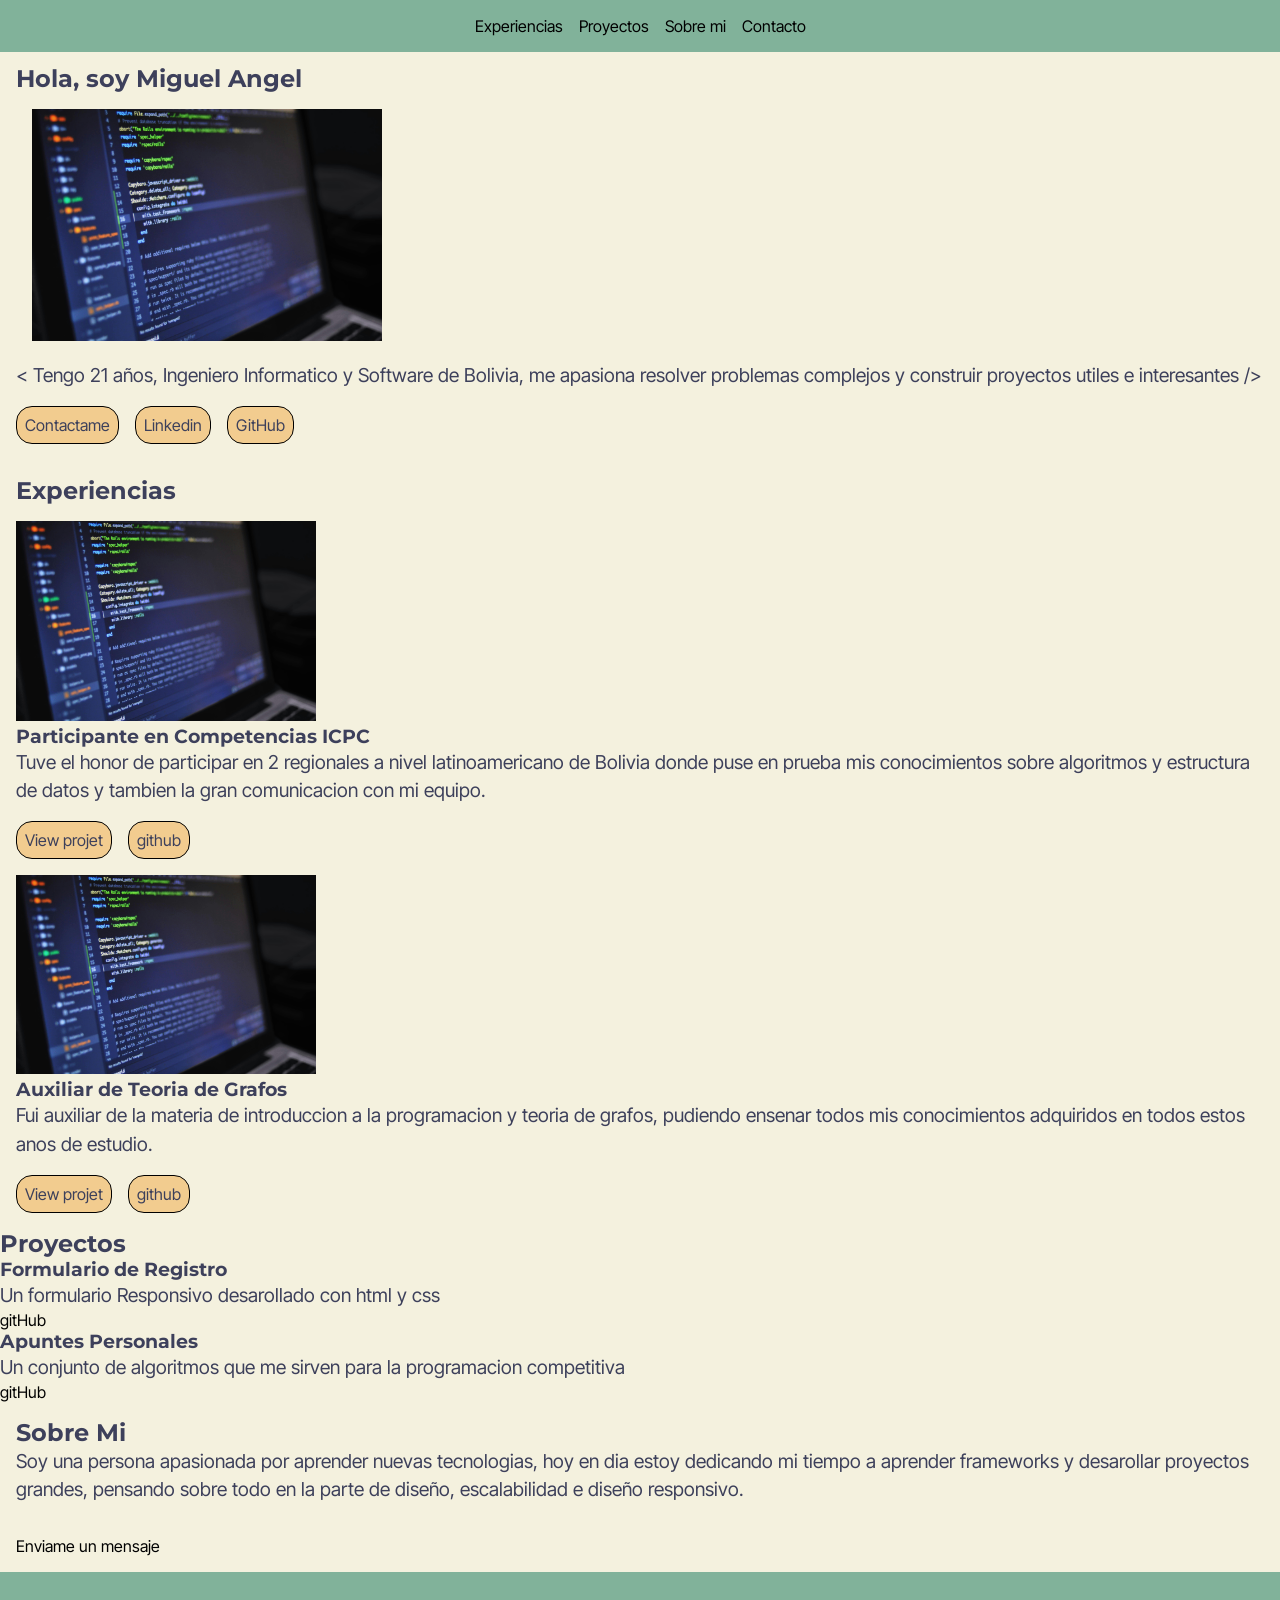
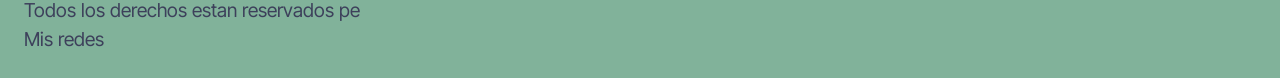
==== index.html @ c4248a20 "Merge branch 'main' of https://github.com/Chambeador/Portafolio-MF" ====
<!DOCTYPE html>
<html lang="en">
<head>
    <meta charset="UTF-8">
    <meta name="viewport" content="width=device-width, initial-scale=1.0">
    <link rel = "stylesheet" href="style.css">
    <title>Portafolio</title>
    <link href="https://fonts.googleapis.com/css2?family=Inter+Tight:wght@100..900&family=Montserrat:wght@100..900&display=swap" rel="stylesheet">
</head>
<body>
    <header>
        <nav class = "nav">
            <ul class = "nav-ul">
                <li><a href="#experiences">Experiencias</a></li>
                <li><a href="#projects">Proyectos</a></li>
                <li><a href="#about_me">Sobre mi</a></li>
                <li><a href="#contact">Contacto</a></li>
            </ul>
        </nav>
    </header>
    <section>
        <div class = "container home">
            <h1>Hola, soy Miguel Angel</h1>
            <img src = "img/foto_principal.jpg" alt = "foto_computadora" >
            <p>
                &lt; Tengo 21 años, Ingeniero Informatico y Software de Bolivia,
                me apasiona resolver problemas complejos y construir
                 proyectos utiles e interesantes /&gt;
            </p>
            <ul>
                <a href="mailto:miguelcondoriwtf2@gmail.com" target="_blank"><li>Contactame</li></a>
                <a href = "https://www.linkedin.com/in/miguel-condori-698671289/" target="_blank"><li>Linkedin</li></a>
                <a href="https://github.com/Chambeador" target="_blank"><li>GitHub</li></a>
            </ul>
        </div>
    </section>
    <section id = "experiences">
        <div class = "container experience">
            <h2>Experiencias</h2>
            <section>
                <img src="/img/foto_principal.jpg">
                <h3>Participante en Competencias ICPC</h3>
                <p>Tuve el honor de participar en 2 regionales
                    a nivel latinoamericano de Bolivia donde puse en 
                    prueba mis conocimientos sobre algoritmos y 
                    estructura de datos y tambien la gran comunicacion
                    con mi equipo.
                </p>
                <ul>
                    <li>View projet</li>
                    <li>github</li>
                </ul>
            </section>
            <section>
                <img src="/img/foto_principal.jpg">

                <h3>Auxiliar de Teoria de Grafos</h3>
                <p>Fui auxiliar de la materia de introduccion a la programacion y teoria de grafos, pudiendo 
                    ensenar todos mis conocimientos adquiridos en todos estos anos de estudio.
                </p>
                <ul>
                    <li>View projet</li>
                    <li>github</li>
                </ul>
            </section>
        </div>
    </section>
    <section>
        <h2>Proyectos</h2>
        <article>
            <h3>Formulario de Registro</h3>
            <p>Un formulario Responsivo desarollado con html y css</p>
            <a href="https://chambeador.github.io/portfolio-web/">gitHub</a>
        </article>
        <article>
            <h3>Apuntes Personales</h3>
            <p>Un conjunto de algoritmos que me sirven para la programacion competitiva</p>
            <a href="https://github.com/Chambeador/TeamBook-Personal">gitHub</a>
        </article>
    </section>
    <section id = "about_me">
        <div class="container">
            <h2>Sobre Mi</h2>
            <p>Soy una persona apasionada por aprender nuevas tecnologias, hoy en dia 
                estoy dedicando mi tiempo a aprender frameworks y desarollar proyectos grandes, pensando
                sobre todo en la parte de diseño, escalabilidad e diseño responsivo.
            </p>
        </div>
    </section>
    <section id = "contact">
        <div class = "container">
            <a href="mailto:miguelcondoriwtf2@gmail.com">Enviame un mensaje</a>
        </div>
    </section>
    <footer class = "footer">
        <p>Todos los derechos estan reservados pe</p>
        <p>Mis redes</p>
    </footer>
</body>
</html>
---- style.css ----
:root {
    --color-fondo: #F4F1DE;
    --color-letra: #3D405B;
    --color-primario: #E07A5F;
    --color-secundario: #81B29A;
    --color-acento: #F2CC8F;
}

body{
    background-color: var(--color-fondo);
    font-family: "Inter Tight", sans-serif;
}

p{
    font-size: 1.2rem;
    line-height: 1.5;
    text-align: left;
}

h1, h2, h3{
    font-family: "Montserrat", sans-serif;
}

*{
    margin: 0;
    padding: 0;
    box-sizing: border-box;
    color:var(--color-letra);
}

html{
    font-size: 16px;
}

.container{
    width: 100%;
    padding: 1rem;
}


/*AQUI EMPIEZA EL HEADER*/

.nav{
    position: fixed;
    width: 100%;
    padding: 1rem;
    background-color: var(--color-secundario);
}
.nav-ul{
    display: flex;
    justify-content: center;
    align-items: center;
    gap: 1rem;
    list-style: none;
}


a{
    text-decoration: none;
    color: black;
}

/*AQUI EMPIEZA EL HOME*/
.home{
    padding-top: 4rem;
}

.home img{
    margin: 1rem;
    width: 100%;
    max-width: 350px;
}

.home ul{
    margin-top: 1rem;
    display: flex;
    list-style: none;
    gap: 1rem;
}

.home li{
    border: 1px solid black;
    background-color: var(--color-acento);
    border-radius: 1rem;
    padding: 0.5rem;
}


/*AQUI EMPIEZA LA PARTE DE EXPERIENCE*/

.experience{
    display: flex;
    flex-direction: column;
    gap: 1rem;
}
.experience img{
    width: 100%;
    max-width: 300px;
}

.experience ul{
    margin-top: 1rem;
    display: flex;
    list-style: none;
    gap: 1rem;
}

.experience li{
    border: 1px solid black;
    background-color: var(--color-acento);
    border-radius: 1rem;
    padding: 0.5rem;
}



/*AQUI EMPIEZA LA PARTE DEL FOOTER*/

.footer{
    background-color: var(--color-secundario);
    padding:  1.5rem;
}
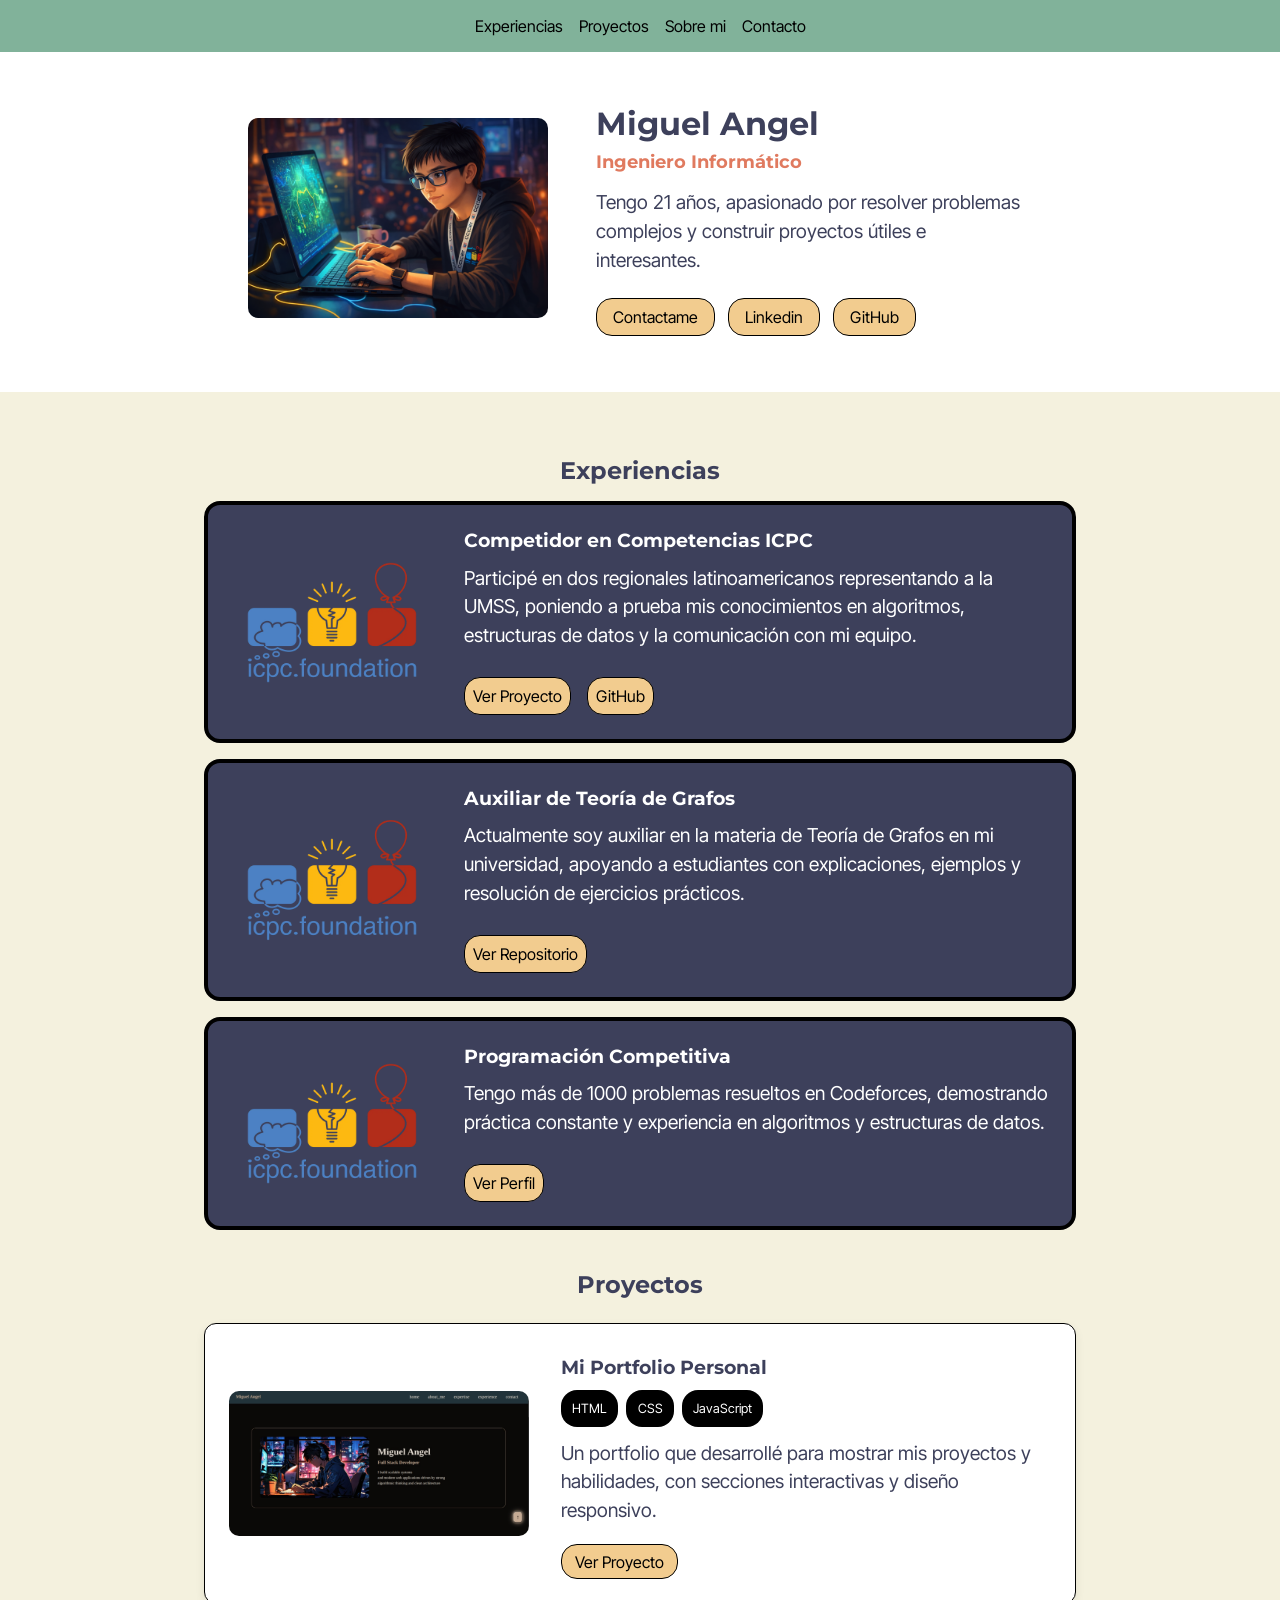
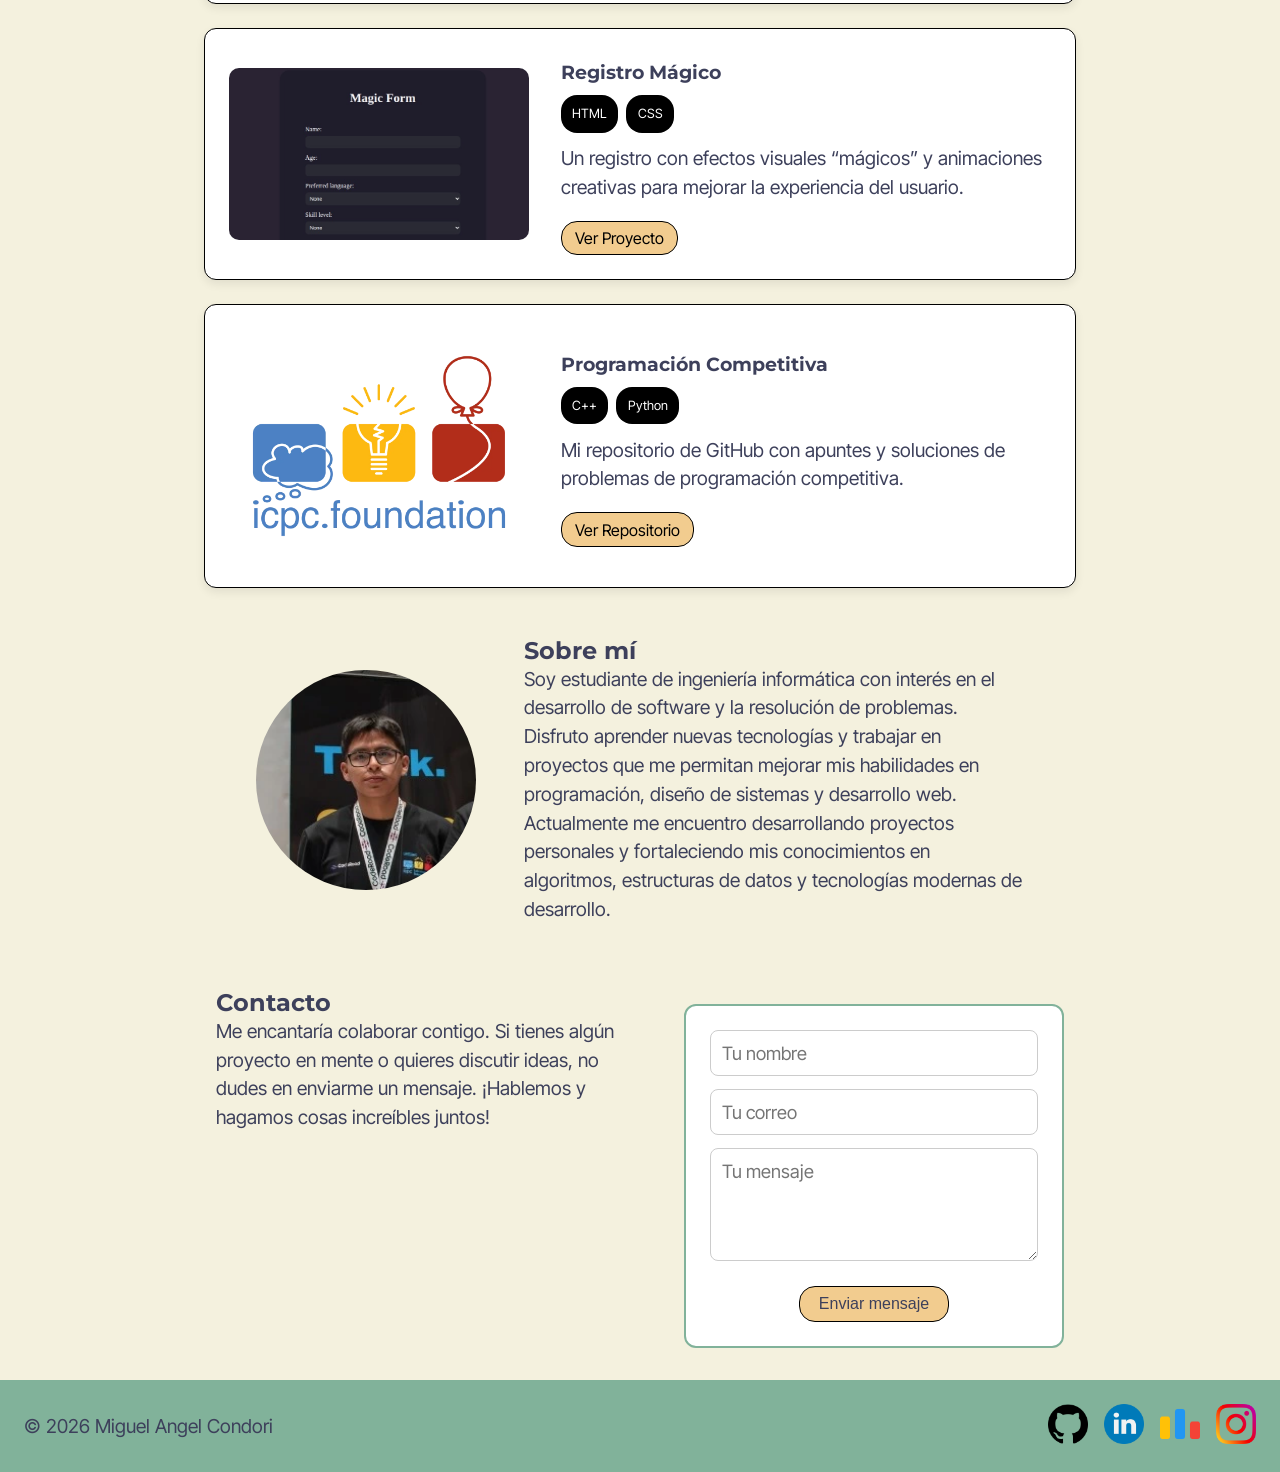
==== commit b171de91: "diseno responsivo landscape" ====
--- a/index.html
+++ b/index.html
@@ -3,14 +3,14 @@
 <head>
     <meta charset="UTF-8">
     <meta name="viewport" content="width=device-width, initial-scale=1.0">
-    <link rel = "stylesheet" href="style.css">
+    <link rel="stylesheet" href="style.css">
     <title>Portafolio</title>
     <link href="https://fonts.googleapis.com/css2?family=Inter+Tight:wght@100..900&family=Montserrat:wght@100..900&display=swap" rel="stylesheet">
 </head>
 <body>
     <header>
-        <nav class = "nav">
-            <ul class = "nav-ul">
+        <nav class="nav">
+            <ul class="nav-ul">
                 <li><a href="#experiences">Experiencias</a></li>
                 <li><a href="#projects">Proyectos</a></li>
                 <li><a href="#about_me">Sobre mi</a></li>
@@ -18,83 +18,198 @@
             </ul>
         </nav>
     </header>
-    <section>
-        <div class = "container home">
-            <h1>Hola, soy Miguel Angel</h1>
-            <img src = "img/foto_principal.jpg" alt = "foto_computadora" >
-            <p>
-                &lt; Tengo 21 años, Ingeniero Informatico y Software de Bolivia,
-                me apasiona resolver problemas complejos y construir
-                 proyectos utiles e interesantes /&gt;
-            </p>
-            <ul>
-                <a href="mailto:miguelcondoriwtf2@gmail.com" target="_blank"><li>Contactame</li></a>
-                <a href = "https://www.linkedin.com/in/miguel-condori-698671289/" target="_blank"><li>Linkedin</li></a>
-                <a href="https://github.com/Chambeador" target="_blank"><li>GitHub</li></a>
-            </ul>
-        </div>
-    </section>
-    <section id = "experiences">
-        <div class = "container experience">
+
+    <section id="home">
+        <div class="container hero-container">
+            <article class="hero-image">
+                <img src="img/yo3333.webp" alt="foto_computadora">
+            </article>
+            <section class="hero-text">
+                <h1>Miguel Angel</h1>
+                <h2>Ingeniero Informático</h2>
+                <p>Tengo 21 años, apasionado por resolver problemas complejos y construir proyectos útiles e interesantes.</p>
+                <ul class="hero-links">
+                    <li><a href="mailto:miguelcondoriwtf2@gmail.com">Contactame</a></li>
+                    <li><a href="https://www.linkedin.com/in/miguel-condori-698671289/">Linkedin</a></li>
+                    <li><a href="https://github.com/Chambeador">GitHub</a></li>
+                </ul>
+            </section>
+        </div>
+    </section>
+
+    <section id="experiences">
+        <div class="container experience">
             <h2>Experiencias</h2>
-            <section>
-                <img src="/img/foto_principal.jpg">
-                <h3>Participante en Competencias ICPC</h3>
-                <p>Tuve el honor de participar en 2 regionales
-                    a nivel latinoamericano de Bolivia donde puse en 
-                    prueba mis conocimientos sobre algoritmos y 
-                    estructura de datos y tambien la gran comunicacion
-                    con mi equipo.
+
+            <section class="experience-card">
+                <img src="/img/projecto5.webp" alt="Competencias ICPC">
+                <div class = "experience-content">
+                    <h3>Competidor en Competencias ICPC</h3>
+                    <p>Participé en dos regionales latinoamericanos representando a la UMSS, poniendo a prueba mis conocimientos en algoritmos, estructuras de datos y la comunicación con mi equipo.</p>
+                    <ul>
+                        <li><a href="https://example.com" target="_blank">Ver Proyecto</a></li>
+                        <li><a href="https://github.com/Chambeador" target="_blank">GitHub</a></li>
+                    </ul>
+                </div>
+            </section>
+
+            <section class="experience-card">
+                <img src="/img/projecto5.webp" alt="Auxiliar Teoría de Grafos">
+                <div class = "experience-content">
+                    <h3>Auxiliar de Teoría de Grafos</h3>
+                    <p>Actualmente soy auxiliar en la materia de Teoría de Grafos en mi universidad, apoyando a estudiantes con explicaciones, ejemplos y resolución de ejercicios prácticos.</p>
+                    <ul>
+                        <li><a href="https://github.com/Chambeador" target="_blank">Ver Repositorio</a></li>
+                    </ul>
+                </div>
+            </section>
+
+            <section class="experience-card">
+                <img src="/img/projecto5.webp" alt="Perfil Codeforces">
+                <div class = "experience-content">
+                    <h3>Programación Competitiva</h3>
+                    <p>Tengo más de 1000 problemas resueltos en Codeforces, demostrando práctica constante y experiencia en algoritmos y estructuras de datos.</p>
+                    <ul>
+                        <li><a href="https://codeforces.com/profile/Chambeador" target="_blank">Ver Perfil</a></li>
+                    </ul>
+                </div>
+            </section>
+
+        </div>
+    </section>
+
+    <section id="projects">
+        <section class="container projects">
+            <h2>Proyectos</h2>
+
+            <article class="projects-card">
+                <img src="img/proyecto44.webp" alt="Portfolio Personal">
+                 <div class="projects-content">
+                    <h3>Mi Portfolio Personal</h3>
+                    <ul>
+                        <li>HTML</li>
+                        <li>CSS</li>
+                        <li>JavaScript</li>
+                    </ul>
+                    <p>Un portfolio que desarrollé para mostrar mis proyectos y habilidades, con secciones interactivas y diseño responsivo.</p>
+                    <a href="https://chambeador.github.io/portfolio-web/" class="btn">Ver Proyecto</a>
+                </div>
+            </article>
+
+            <article class="projects-card">
+                <img src="img/proyecto2.webp" alt="Registro Mágico">
+                 <div class="projects-content">
+                    <h3>Registro Mágico</h3>
+                    <ul>
+                        <li>HTML</li>
+                        <li>CSS</li>
+                    </ul>
+                    <p>Un registro con efectos visuales “mágicos” y animaciones creativas para mejorar la experiencia del usuario.</p>
+                    <a href="#" class="btn">Ver Proyecto</a>
+                </div>
+            </article>
+
+            <article class="projects-card">
+                <img src="img/projecto5.webp" alt="Repositorio de Programación Competitiva">
+                <div class="projects-content">
+                    <h3>Programación Competitiva</h3>
+                    <ul>
+                        <li>C++</li>
+                        <li>Python</li>
+                    </ul>
+                    <p>Mi repositorio de GitHub con apuntes y soluciones de problemas de programación competitiva.</p>
+                    <a href="https://github.com/Chambeador/TeamBook-Personal" class="btn">Ver Repositorio</a>
+                </div>
+            </article>
+
+        </section>
+    </section>
+
+    <section id="about_me">
+        <div class="container about_me">
+
+            <img src="img/me.webp" alt="Foto de perfil">
+
+            <div class=" about-content">
+                <h2>Sobre mí</h2>
+
+                <p>
+                    Soy estudiante de ingeniería informática con interés en el desarrollo de software
+                    y la resolución de problemas. Disfruto aprender nuevas tecnologías y trabajar en
+                    proyectos que me permitan mejorar mis habilidades en programación, diseño de
+                    sistemas y desarrollo web.
                 </p>
-                <ul>
-                    <li>View projet</li>
-                    <li>github</li>
-                </ul>
-            </section>
-            <section>
-                <img src="/img/foto_principal.jpg">
-
-                <h3>Auxiliar de Teoria de Grafos</h3>
-                <p>Fui auxiliar de la materia de introduccion a la programacion y teoria de grafos, pudiendo 
-                    ensenar todos mis conocimientos adquiridos en todos estos anos de estudio.
+
+                <p>
+                    Actualmente me encuentro desarrollando proyectos personales y fortaleciendo mis
+                    conocimientos en algoritmos, estructuras de datos y tecnologías modernas de
+                    desarrollo.
                 </p>
-                <ul>
-                    <li>View projet</li>
-                    <li>github</li>
-                </ul>
-            </section>
-        </div>
-    </section>
-    <section>
-        <h2>Proyectos</h2>
-        <article>
-            <h3>Formulario de Registro</h3>
-            <p>Un formulario Responsivo desarollado con html y css</p>
-            <a href="https://chambeador.github.io/portfolio-web/">gitHub</a>
-        </article>
-        <article>
-            <h3>Apuntes Personales</h3>
-            <p>Un conjunto de algoritmos que me sirven para la programacion competitiva</p>
-            <a href="https://github.com/Chambeador/TeamBook-Personal">gitHub</a>
-        </article>
-    </section>
-    <section id = "about_me">
-        <div class="container">
-            <h2>Sobre Mi</h2>
-            <p>Soy una persona apasionada por aprender nuevas tecnologias, hoy en dia 
-                estoy dedicando mi tiempo a aprender frameworks y desarollar proyectos grandes, pensando
-                sobre todo en la parte de diseño, escalabilidad e diseño responsivo.
-            </p>
-        </div>
-    </section>
-    <section id = "contact">
-        <div class = "container">
-            <a href="mailto:miguelcondoriwtf2@gmail.com">Enviame un mensaje</a>
-        </div>
-    </section>
-    <footer class = "footer">
-        <p>Todos los derechos estan reservados pe</p>
-        <p>Mis redes</p>
-    </footer>
+            </div>
+
+        </div>
+    </section>
+
+    <section id="contact">
+        <div class="container contact">
+
+            <div class="contact-info">
+                <h2>Contacto</h2>
+
+                <p>
+                Me encantaría colaborar contigo. Si tienes algún proyecto en mente o 
+                quieres discutir ideas, no dudes en enviarme un mensaje.
+                ¡Hablemos y hagamos cosas increíbles juntos!
+                </p>
+            </div>
+
+            <form id="contact-form">
+
+                <input type="text" placeholder="Tu nombre" required>
+
+                <input type="email" placeholder="Tu correo" required>
+
+                <textarea placeholder="Tu mensaje" rows="4" required></textarea>
+
+                <button type="submit" id="contact-button">
+                    Enviar mensaje
+                </button>
+
+            </form>
+
+        </div>
+    </section>
+
+    <footer class="footer">
+
+    <p>© 2026 Miguel Angel Condori</p>
+
+    <ul class="footer-links">
+        <li>
+            <a href="https://github.com/Chambeador" target="_blank">
+                <img src="img/icono git.png" alt="G" class = "footer-icon">
+            </a>
+        </li>
+
+        <li>
+            <a href="#">
+                <img src="img/icono link.png" alt="L" class = "footer-icon">
+            </a>
+        </li>
+
+        <li>
+            <a href="#">
+                <img src="img/codeforces.webp" alt="C" class = "footer-icon">
+            </a>
+        </li>
+
+        <li>
+            <a href="#">
+                <img src="img/ig123.webp" alt="I" class = "footer-icon">
+            </a>
+        </li>
+    </ul>
+
+</footer>
 </body>
 </html>
--- a/style.css
+++ b/style.css
@@ -6,47 +6,57 @@
     --color-acento: #F2CC8F;
 }
 
-body{
+* {
+    margin: 0;
+    padding: 0;
+    box-sizing: border-box;
+    color: var(--color-letra);
+}
+
+html {
+    font-size: 16px;
+}
+
+body {
     background-color: var(--color-fondo);
     font-family: "Inter Tight", sans-serif;
 }
 
-p{
+p {
     font-size: 1.2rem;
     line-height: 1.5;
     text-align: left;
 }
 
-h1, h2, h3{
+h1, h2, h3 {
     font-family: "Montserrat", sans-serif;
 }
 
-*{
-    margin: 0;
-    padding: 0;
-    box-sizing: border-box;
-    color:var(--color-letra);
-}
-
-html{
-    font-size: 16px;
-}
+a {
+    text-decoration: none;
+    color: black;
+}
+
+
 
 .container{
-    width: 100%;
+    max-width: 450px;
+    margin: 0 auto;
     padding: 1rem;
 }
 
-
-/*AQUI EMPIEZA EL HEADER*/
-
-.nav{
+/* HEADER */
+.nav {
     position: fixed;
-    width: 100%;
+    top: 0;
+    left: 0;
+    right: 0;
     padding: 1rem;
     background-color: var(--color-secundario);
-}
-.nav-ul{
+    z-index: 1000;
+}
+
+.nav-ul {
     display: flex;
     justify-content: center;
     align-items: center;
@@ -54,31 +64,101 @@
     list-style: none;
 }
 
-
-a{
-    text-decoration: none;
-    color: black;
-}
-
-/*AQUI EMPIEZA EL HOME*/
-.home{
+/* HOME */
+#home {
+    padding-top: 5rem;
+    padding-bottom: 2rem;
+    background-color: white;
+}
+
+.hero-container {
+    display: flex;
+    flex-direction: column;
+    align-items: center;
+    gap: 1.5rem;
+    padding: 1.5rem 1.5rem;
+}
+
+
+.hero-image img{
+    width: 100%;
+    border-radius: 10px;
+    
+}
+
+.hero-text {
+    display: flex;
+    flex-direction: column;
+    align-items: center;
+    text-align: center;
+}
+
+.hero-text h1 {
+    font-size: 2rem;
+}
+
+.hero-text h2 {
+    font-size: 1.1rem;
+    margin-top: 0.5rem;
+    color: var(--color-primario);
+}
+
+.hero-text p {
+    margin-top: 1rem;
+}
+
+.hero-links {
+    margin-top: 1.5rem;
+    display: flex;
+    justify-content: center;
+    flex-wrap: wrap;
+    gap: 0.8rem;
+    list-style: none;
+}
+
+.hero-links li {
+    border: 1px solid black;
+    background-color: var(--color-acento);
+    border-radius: 1rem;
+    padding: 0.5rem 1rem;
+}
+
+/* EXPERIENCES */
+.experience {
+    padding: 1.5rem;
     padding-top: 4rem;
-}
-
-.home img{
-    margin: 1rem;
+    display: flex;
+    flex-direction: column;
+    gap: 1rem;
+      
+}
+
+.experience-card{
+    background-color: var(--color-letra);
+    padding: 1rem;
+    border: 4px solid black;
+    border-radius: 1rem;
+    display: flex;
+    gap: 1rem;
+    flex-direction: column;
+    align-items: center;
+}
+.experience-card p, .experience-card h3{
+    color:white;
+}
+.experience img {
     width: 100%;
-    max-width: 350px;
-}
-
-.home ul{
+    border-radius: 10px;
+}
+
+.experience ul {
     margin-top: 1rem;
     display: flex;
     list-style: none;
     gap: 1rem;
 }
 
-.home li{
+.experience li {
     border: 1px solid black;
     background-color: var(--color-acento);
     border-radius: 1rem;
@@ -86,37 +166,263 @@
 }
 
 
-/*AQUI EMPIEZA LA PARTE DE EXPERIENCE*/
-
-.experience{
-    display: flex;
-    flex-direction: column;
-    gap: 1rem;
-}
-.experience img{
+/* PROJECTS */
+.projects{
+    padding: 1rem;
+    display: flex;
+    flex-direction: column;
+    gap: 1.5rem;
+}
+
+.projects-card{
+    border: 1px solid black;
+    background-color: white;
+    border-radius: 12px;
+    padding: 1rem;
+    display: flex;
+    flex-direction: column;
+    gap: 0.6rem;
+    box-shadow: 0 4px 10px rgba(0,0,0,0.08);
+}
+
+.projects-card img{
     width: 100%;
-    max-width: 300px;
-}
-
-.experience ul{
+    border-radius: 10px;
+}
+
+.projects-card h3{
+    margin-top: 0.5rem;
+}
+
+.projects-card ul{
+    list-style: none;
+    display: flex;
+    gap: 0.5rem;
+}
+
+.projects-card li{
+    background-color: black;
+    color:white;
+    padding: 0.7rem 0.7rem;
+    border-radius: 1rem;
+    font-size: 0.8rem;
+}
+
+.projects-card a{
+    margin-top: 0.5rem;
+    align-self: flex-start;
+    border: 1px solid black;
+    padding: 0.4rem 0.8rem;
+    border-radius: 1rem;
+    background-color: var(--color-acento);
+}
+
+
+
+/*SOBRE MI*/
+.about_me{
+    padding: 2rem 1rem;
+    display: flex;
+    flex-direction: column;
+    align-items: center;
+    gap: 1rem;
+    text-align: center;
+}
+
+.about_me img{
+    width: 220px;
+    height: 220px;
+    border-radius: 50%;
+}
+
+.about_me p{
+    max-width: 500px;
+}
+
+/*CONTACT */
+.contact{
+    padding: 2rem 1rem;
+    display: flex;
+    flex-direction: column;
+    gap: 1rem;
+}
+
+.contact p{
+    max-width: 450px;
+}
+
+.contact form{
     margin-top: 1rem;
     display: flex;
-    list-style: none;
-    gap: 1rem;
-}
-
-.experience li{
+    flex-direction: column;
+    gap: 0.8rem;
+
+    background-color: white;
+    padding: 1.5rem;
+    border-radius: 12px;
+    border: 2px solid var(--color-secundario);
+}
+
+.contact input,
+.contact textarea{
+    padding: 0.7rem;
+    border-radius: 8px;
+    border: 1px solid #ccc;
+    font-family: inherit;
+    font-size: 1.15rem;
+}
+
+.contact textarea{
+    resize: vertical;
+}
+.contact button{
+    margin-top: 0.8rem;
+    padding: 0.5rem 1.2rem;
+    font-size: 1rem;
+    border-radius: 1rem;
     border: 1px solid black;
     background-color: var(--color-acento);
-    border-radius: 1rem;
-    padding: 0.5rem;
-}
-
-
-
-/*AQUI EMPIEZA LA PARTE DEL FOOTER*/
-
+
+    cursor: pointer;
+    align-self: center;
+}
+
+.contact button:hover{
+    background-color: var(--color-primario);
+    color: white;
+}
+
+/* FOOTER */
 .footer{
     background-color: var(--color-secundario);
-    padding:  1.5rem;
+    padding: 1.5rem;
+
+    display: flex;
+    justify-content: space-between;
+    align-items: center;
+}
+
+.footer-links{
+    display: flex;
+    gap: 1rem;
+    list-style: none;
+}
+
+/* .footer-links a{
+    padding: 0.3rem 0.8rem;
+    border-radius: 0.8rem;
+    background-color: var(--color-acento);
+    border: 1px solid black;
+} */
+
+.footer-icon{
+    width: 40px;
+}
+
+
+
+/*MEDIAS QUERIES DESDE AQUI*/
+
+@media (min-width: 800px){
+        .container{
+            padding-left: 4rem;
+            padding-right: 4rem;
+            max-width: 1000px;
+        }
+
+    .hero-container{
+        flex-direction: row;
+        align-items: center;
+        justify-content: center;
+        gap: 3rem;
+    }
+
+    .hero-image img{
+        width: 300px;
+    }
+
+    .hero-text{
+        width: 50%;
+        text-align: left;
+        align-items: flex-start;
+    }
+
+    .experience{
+        align-items: center;
+    }
+
+    .experience-card{
+        flex-direction: row;
+        align-items: center;
+        gap: 2rem;
+        max-width: 900px;
+        padding: 1.5rem;
+    }
+
+    .experience-card img{
+        width: 200px;
+        object-fit: cover;
+    }
+
+    .experience-content{
+        display:flex;
+        flex-direction:column;
+        gap:.7rem;
+    }
+
+    .projects{
+        align-items: center;
+    }
+
+    .projects-card{
+        flex-direction: row;
+        align-items: center;
+        gap: 2rem;
+        max-width: 900px;
+        padding: 1.5rem;
+    }
+
+    .projects-card img{
+        width: 300px;
+        object-fit: cover;
+    }
+
+    .projects-content{
+        display:flex;
+        flex-direction:column;
+        gap:.7rem;
+    }
+
+    .about_me{
+        flex-direction: row;
+        align-items: center;
+        justify-content: center;
+        gap: 3rem;
+        text-align: left;
+    }
+
+    .about_me img{
+        width: 220px;
+        height: 220px;
+    }
+
+    .about-content{
+        max-width: 550px;
+    }
+
+    .contact{
+        flex-direction: row;
+        align-items: flex-start;
+        justify-content: center;
+        gap: 3rem;
+    }
+
+    .contact-info{
+        max-width: 420px;
+    }
+
+    #contact-form{
+        width: 380px;
+    }
+
 }
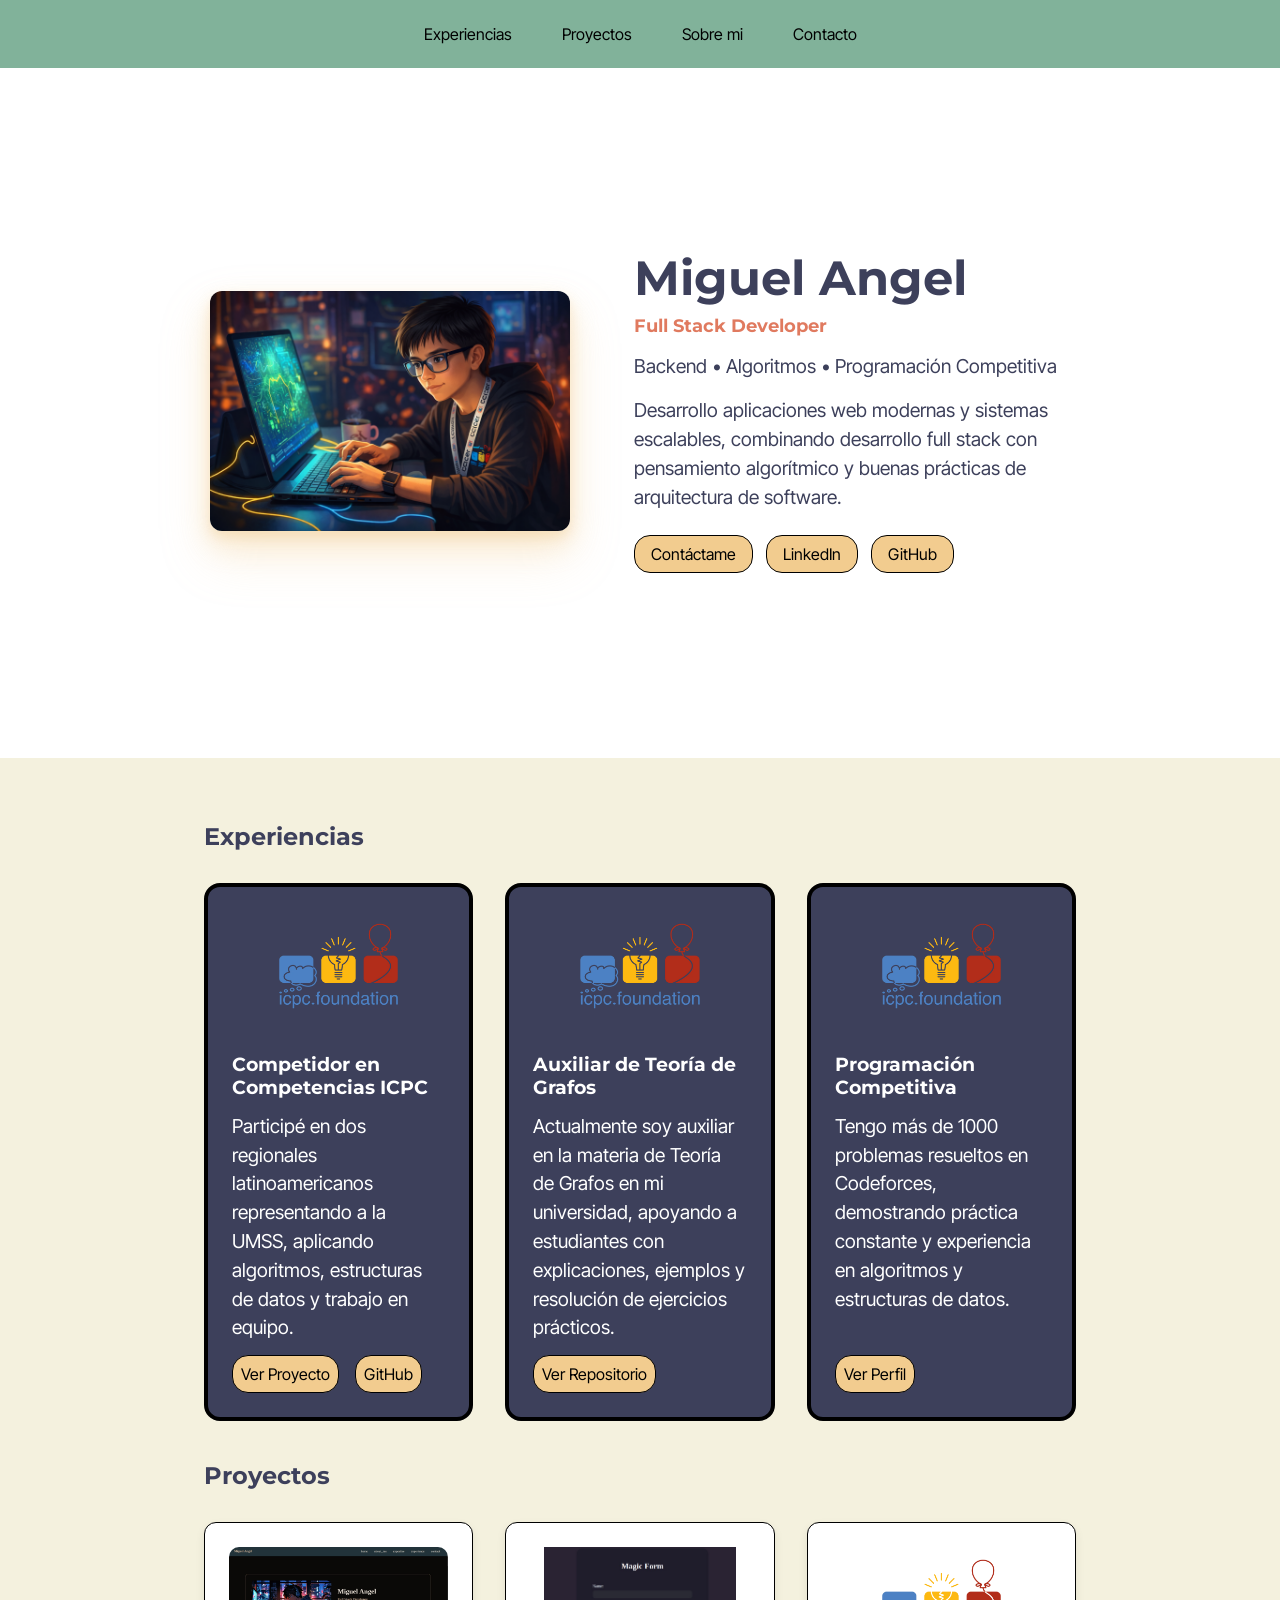
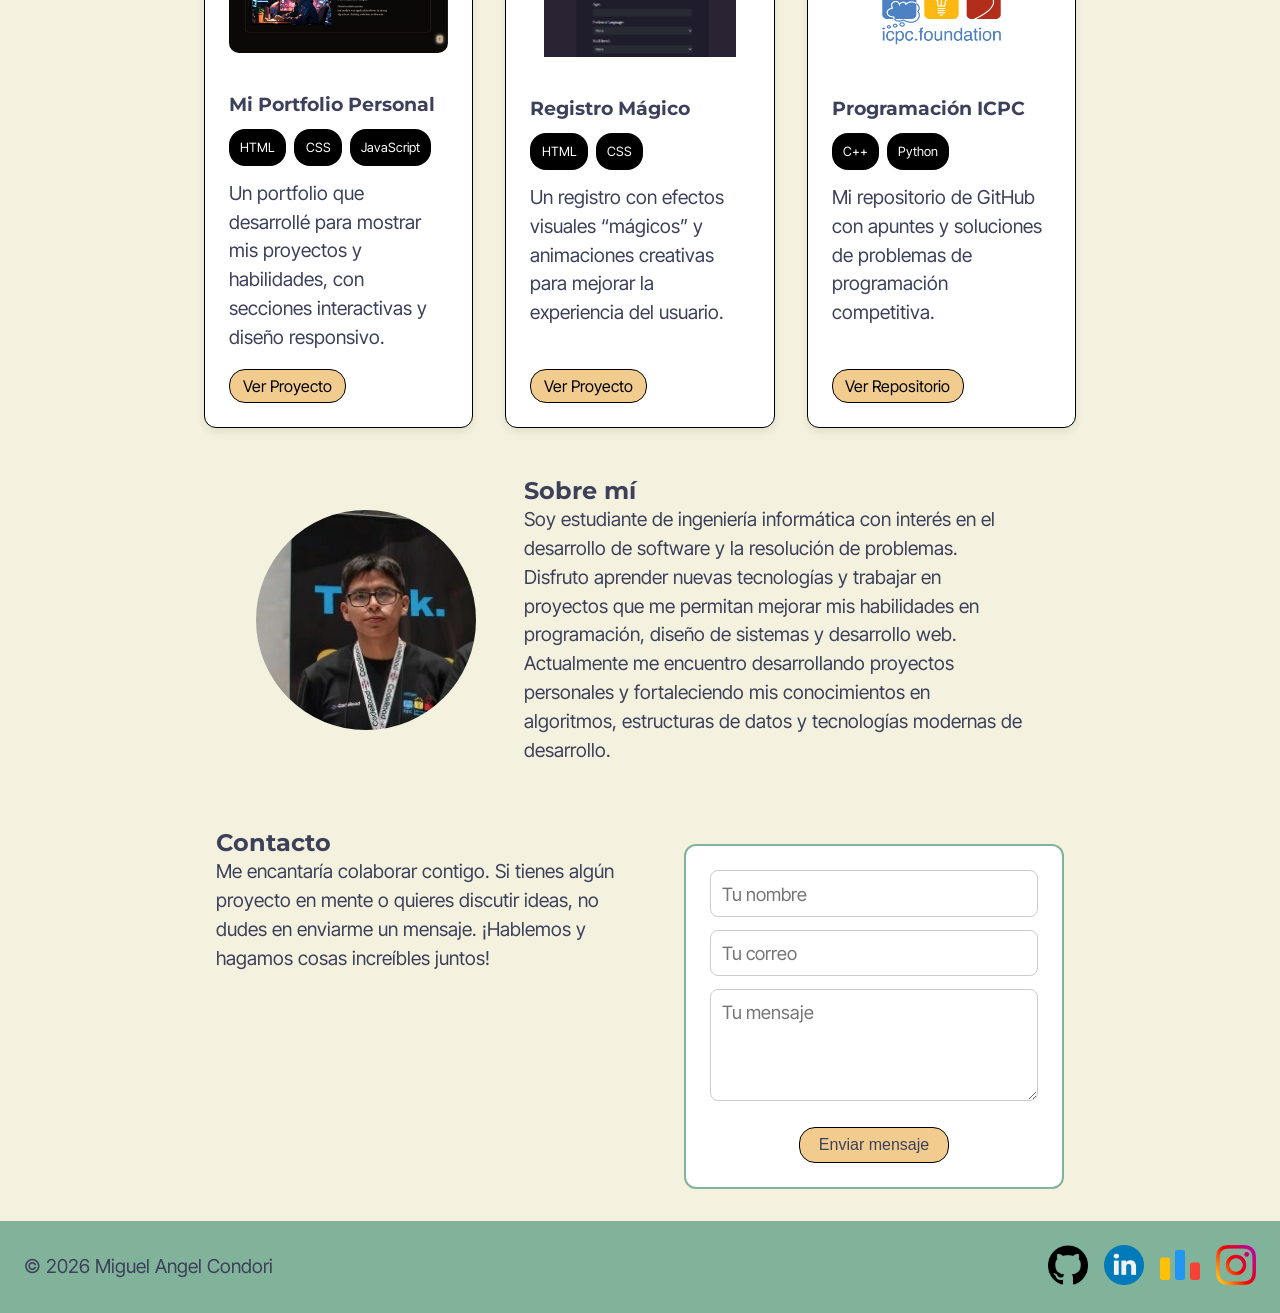
==== commit 263e51b5: "revision responsivo landscape" ====
--- a/index.html
+++ b/index.html
@@ -24,16 +24,29 @@
             <article class="hero-image">
                 <img src="img/yo3333.webp" alt="foto_computadora">
             </article>
-            <section class="hero-text">
-                <h1>Miguel Angel</h1>
-                <h2>Ingeniero Informático</h2>
-                <p>Tengo 21 años, apasionado por resolver problemas complejos y construir proyectos útiles e interesantes.</p>
-                <ul class="hero-links">
-                    <li><a href="mailto:miguelcondoriwtf2@gmail.com">Contactame</a></li>
-                    <li><a href="https://www.linkedin.com/in/miguel-condori-698671289/">Linkedin</a></li>
-                    <li><a href="https://github.com/Chambeador">GitHub</a></li>
-                </ul>
-            </section>
+                <section class="hero-text">
+
+                    <h1>Miguel Angel</h1>
+
+                    <h2 class="hero-role">Full Stack Developer</h2>
+
+                    <p class="hero-tag">
+                        Backend • Algoritmos • Programación Competitiva
+                    </p>
+
+                    <p>
+                        Desarrollo aplicaciones web modernas y sistemas escalables,
+                        combinando desarrollo full stack con pensamiento algorítmico
+                        y buenas prácticas de arquitectura de software.
+                    </p>
+
+                    <ul class="hero-links">
+                        <li><a href="mailto:miguelcondoriwtf2@gmail.com">Contáctame</a></li>
+                        <li><a href="https://www.linkedin.com/in/miguel-condori-698671289/">LinkedIn</a></li>
+                        <li><a href="https://github.com/Chambeador">GitHub</a></li>
+                    </ul>
+
+                </section>
         </div>
     </section>
 
@@ -45,7 +58,7 @@
                 <img src="/img/projecto5.webp" alt="Competencias ICPC">
                 <div class = "experience-content">
                     <h3>Competidor en Competencias ICPC</h3>
-                    <p>Participé en dos regionales latinoamericanos representando a la UMSS, poniendo a prueba mis conocimientos en algoritmos, estructuras de datos y la comunicación con mi equipo.</p>
+                    <p>Participé en dos regionales latinoamericanos representando a la UMSS, aplicando algoritmos, estructuras de datos y trabajo en equipo.</p>
                     <ul>
                         <li><a href="https://example.com" target="_blank">Ver Proyecto</a></li>
                         <li><a href="https://github.com/Chambeador" target="_blank">GitHub</a></li>
@@ -112,7 +125,7 @@
             <article class="projects-card">
                 <img src="img/projecto5.webp" alt="Repositorio de Programación Competitiva">
                 <div class="projects-content">
-                    <h3>Programación Competitiva</h3>
+                    <h3>Programación ICPC</h3>
                     <ul>
                         <li>C++</li>
                         <li>Python</li>
--- a/style.css
+++ b/style.css
@@ -56,7 +56,7 @@
     z-index: 1000;
 }
 
-.nav-ul {
+.nav-ul{
     display: flex;
     justify-content: center;
     align-items: center;
@@ -64,9 +64,21 @@
     list-style: none;
 }
 
-/* HOME */
+.nav-ul li{
+    padding: 0.5rem;
+    border-radius: 1rem;
+    transition: background-color 0.4s ease;
+}
+
+.nav-ul li:hover{
+    background-color: var(--color-acento);
+}
+
+
+
+
 #home {
-    padding-top: 5rem;
+    padding-top: 6rem;
     padding-bottom: 2rem;
     background-color: white;
 }
@@ -79,12 +91,34 @@
     padding: 1.5rem 1.5rem;
 }
 
+.hero-image{
+    display:flex;
+    justify-content:center;
+}
+
 
 .hero-image img{
     width: 100%;
-    border-radius: 10px;
-    
-}
+    max-width: 360px;
+    border-radius: 12px;
+
+    box-shadow:
+        0 6px 12px rgba(242,204,143,0.35),
+        0 14px 28px rgba(242,204,143,0.30),
+        0 25px 50px rgba(242,204,143,0.25);
+
+    transition: transform .3s ease, box-shadow .3s ease;
+}
+
+.hero-image img:hover{
+    transform: translateY(-6px);
+
+    box-shadow:
+        0 10px 20px rgba(242,204,143,0.45),
+        0 20px 40px rgba(242,204,143,0.35),
+        0 35px 70px rgba(242,204,143,0.30);
+}
+
 
 .hero-text {
     display: flex;
@@ -181,15 +215,20 @@
     padding: 1rem;
     display: flex;
     flex-direction: column;
-    gap: 0.6rem;
+    gap: 1rem;
     box-shadow: 0 4px 10px rgba(0,0,0,0.08);
 }
 
+.projects-content{
+    display: flex;
+    flex-direction: column;
+    gap: 0.8rem;
+}
+
 .projects-card img{
-    width: 100%;
+    width: 100%; 
     border-radius: 10px;
 }
-
 .projects-card h3{
     margin-top: 0.5rem;
 }
@@ -324,22 +363,43 @@
 /*MEDIAS QUERIES DESDE AQUI*/
 
 @media (min-width: 800px){
-        .container{
-            padding-left: 4rem;
-            padding-right: 4rem;
-            max-width: 1000px;
-        }
+    .container{
+        padding-left: 4rem;
+        padding-right: 4rem;
+        max-width: 1000px;
+    }
+
+    .nav-ul li::before,
+    .nav-ul li::after{
+        opacity: 0;
+        transition: all 0.4s ease;
+    }
+
+
+    .nav-ul li::before{
+        content: "[";
+        margin-right: 4px;
+    }
+
+    .nav-ul li::after{
+        content: "]";
+        margin-left: 4px;
+    }
+
+    .nav-ul li:hover::before,
+    .nav-ul li:hover::after{
+        opacity: 1;
+    }
+
 
     .hero-container{
+        height: 70vh;
         flex-direction: row;
         align-items: center;
         justify-content: center;
-        gap: 3rem;
-    }
-
-    .hero-image img{
-        width: 300px;
-    }
+        gap: 4rem;
+    }
+
 
     .hero-text{
         width: 50%;
@@ -360,7 +420,7 @@
     }
 
     .experience-card img{
-        width: 200px;
+        width: 270px;
         object-fit: cover;
     }
 
@@ -390,7 +450,7 @@
     .projects-content{
         display:flex;
         flex-direction:column;
-        gap:.7rem;
+        gap:1rem;
     }
 
     .about_me{
@@ -402,12 +462,8 @@
     }
 
     .about_me img{
-        width: 220px;
-        height: 220px;
-    }
-
-    .about-content{
-        max-width: 550px;
+        width: 100%;
+        max-width: 220px;
     }
 
     .contact{
@@ -417,12 +473,100 @@
         gap: 3rem;
     }
 
-    .contact-info{
-        max-width: 420px;
-    }
-
+  
     #contact-form{
         width: 380px;
     }
 
+}
+
+
+@media (min-width: 1200px){
+    .hero-image img{
+        width: 420px;
+    }
+
+    .hero-text h1{
+        font-size: 3rem;
+    }
+
+    .hero-role{
+        font-size: 1.6rem;
+    }
+
+    .experience{
+        display:grid;
+        grid-template-columns: repeat(3,1fr);
+        gap:2rem;
+        align-items:stretch;
+    }
+
+    .experience h2{
+        grid-column:1/-1;
+    }
+
+    .experience-card{
+        display:flex;
+        flex-direction:column;
+        justify-content:space-between;
+        padding:1.5rem;
+    }
+
+
+    .projects{
+        display:grid;
+        grid-template-columns: repeat(3,1fr);
+        gap:2rem;
+        align-items:stretch;
+    }
+
+    .projects h2{
+        grid-column:1/-1;
+    }
+
+    .projects-card{
+        display:flex;
+        flex-direction:column;
+        justify-content:space-between;
+        padding:1.5rem;
+    }
+
+    .experience-card img,
+    .projects-card img{
+        width: 100%;
+        height: 110px;
+        object-fit: contain;
+    }
+
+
+    .experience-content,
+    .projects-content{
+        display:flex;
+        flex-direction:column;
+        height:100%;
+        gap:.8rem;
+    }
+
+
+    .experience-content ul,
+    .projects-content .btn{
+        margin-top:auto;
+    }
+
+
+    .contact{
+        display:flex;
+        justify-content:center;
+        align-items:flex-start;
+        gap:3rem;
+    }
+
+    .contact-info{
+        max-width:420px;
+    }
+
+    #contact-form{
+        width:380px;
+    }
+
 }
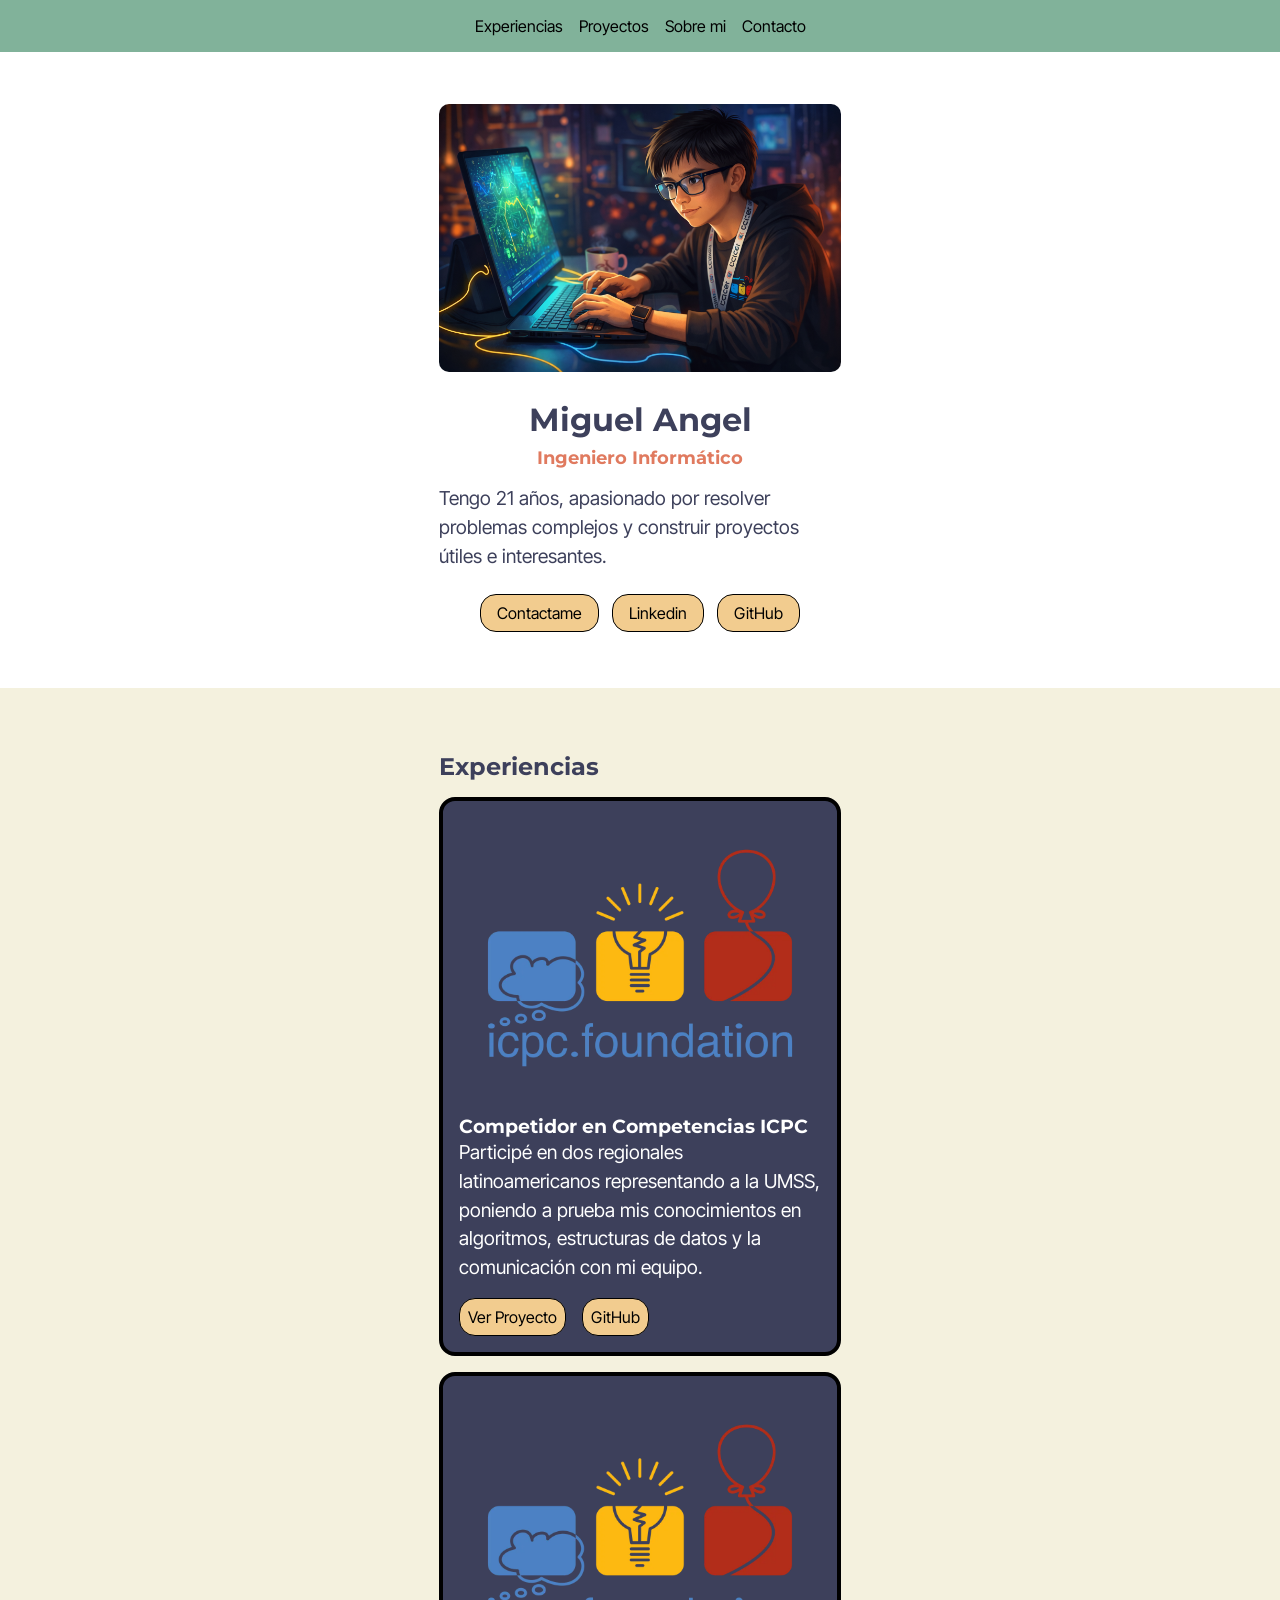
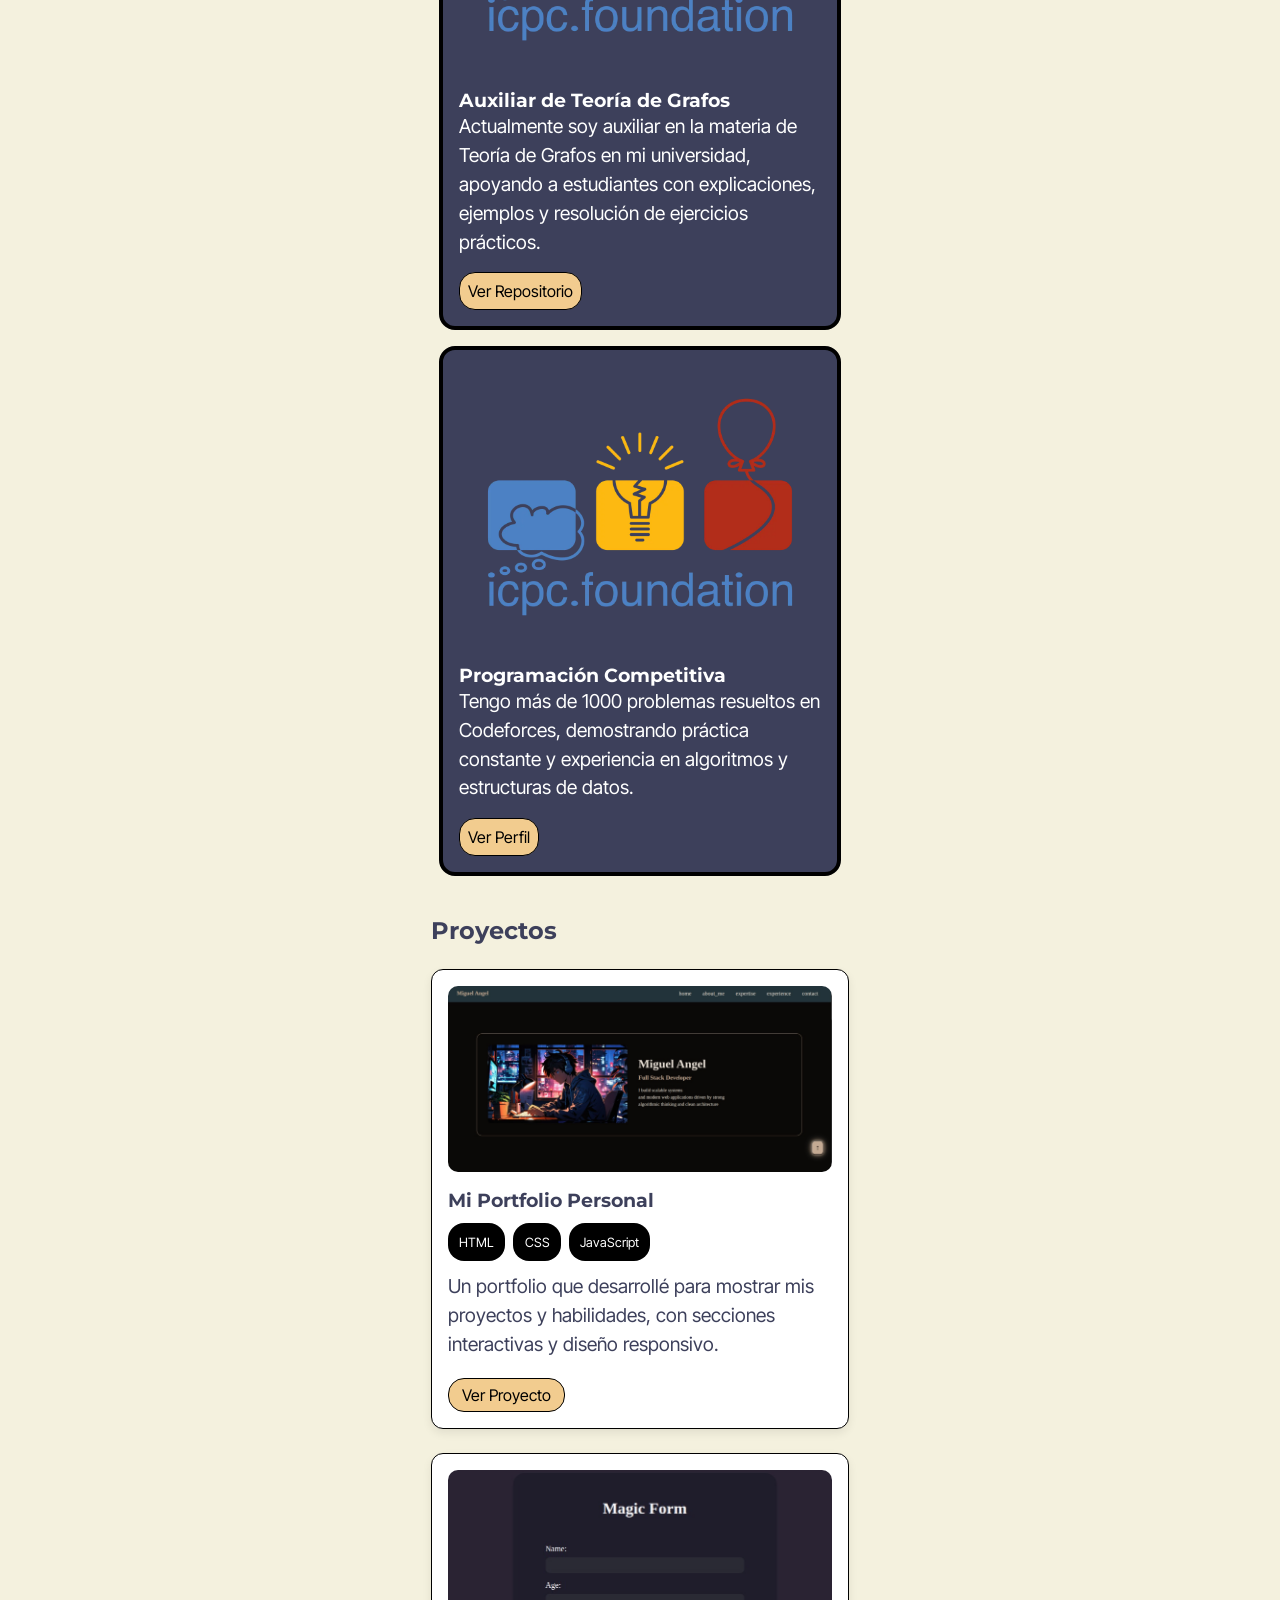
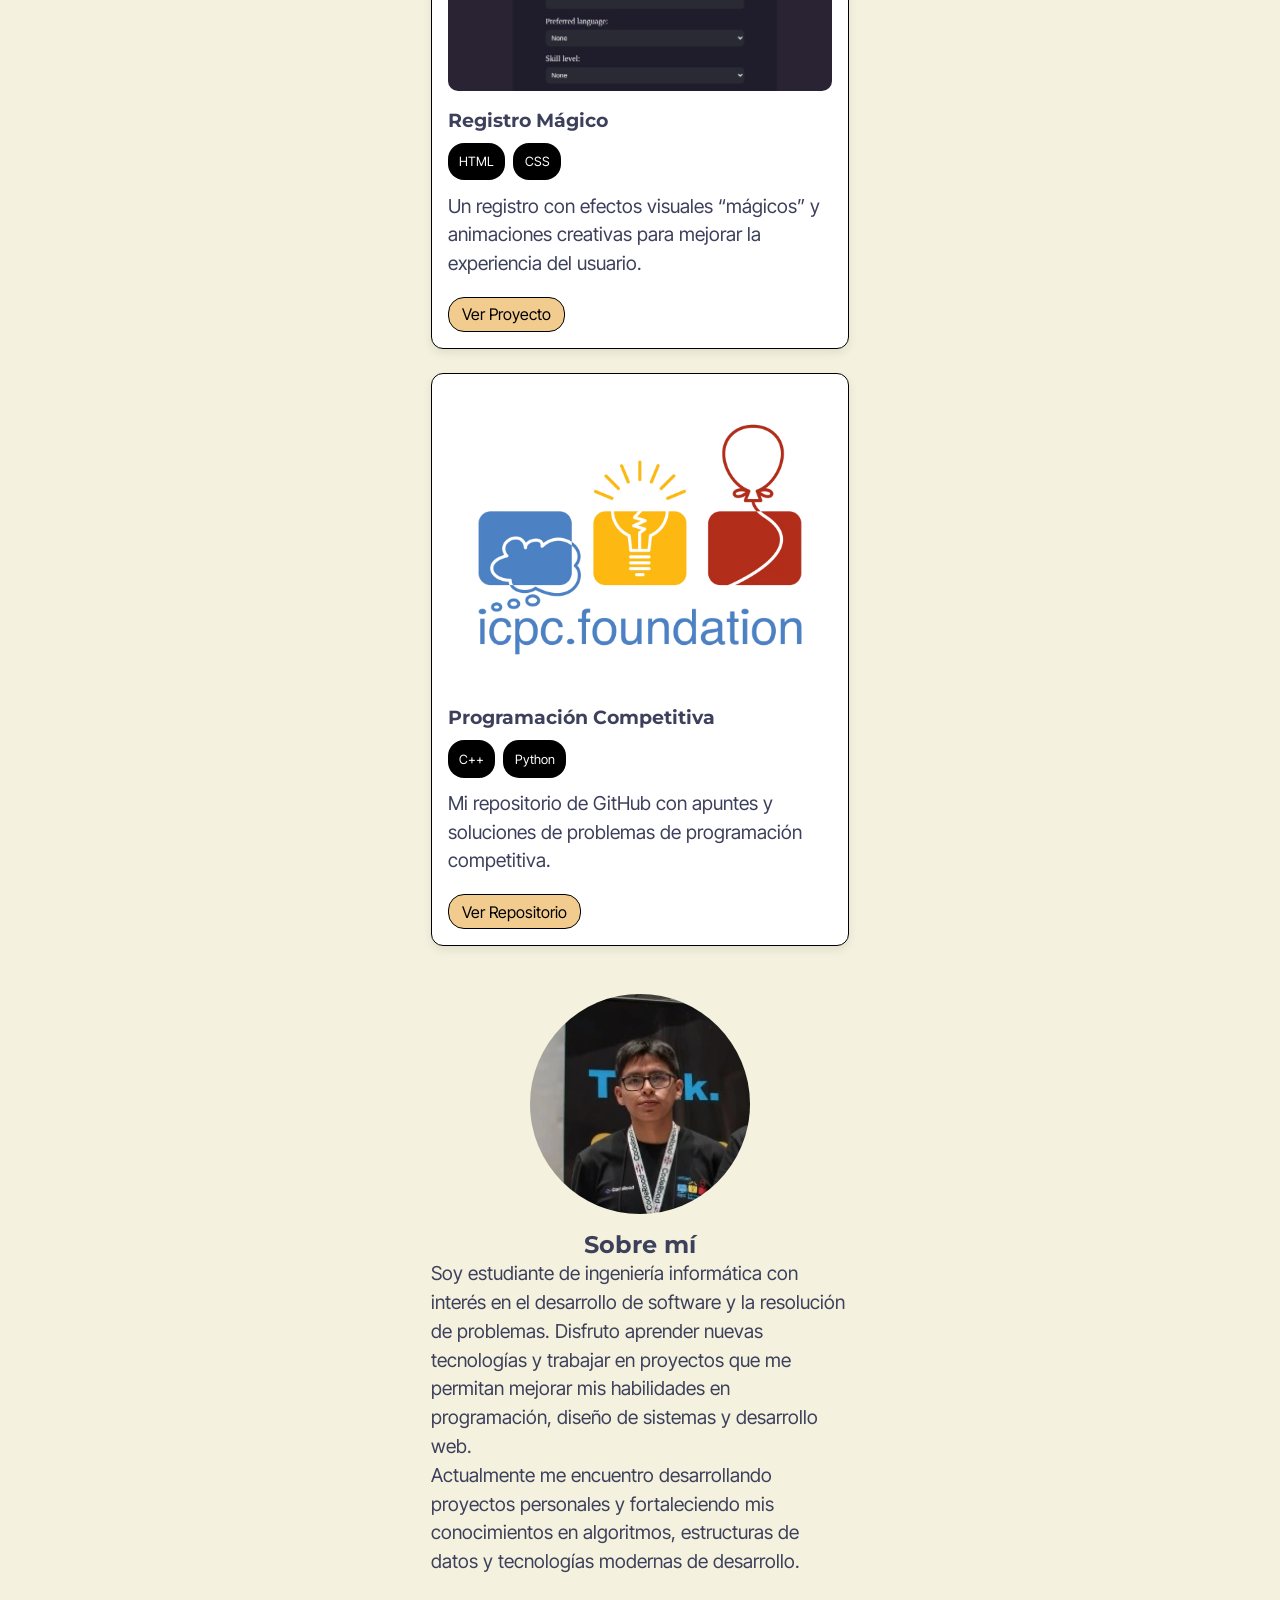
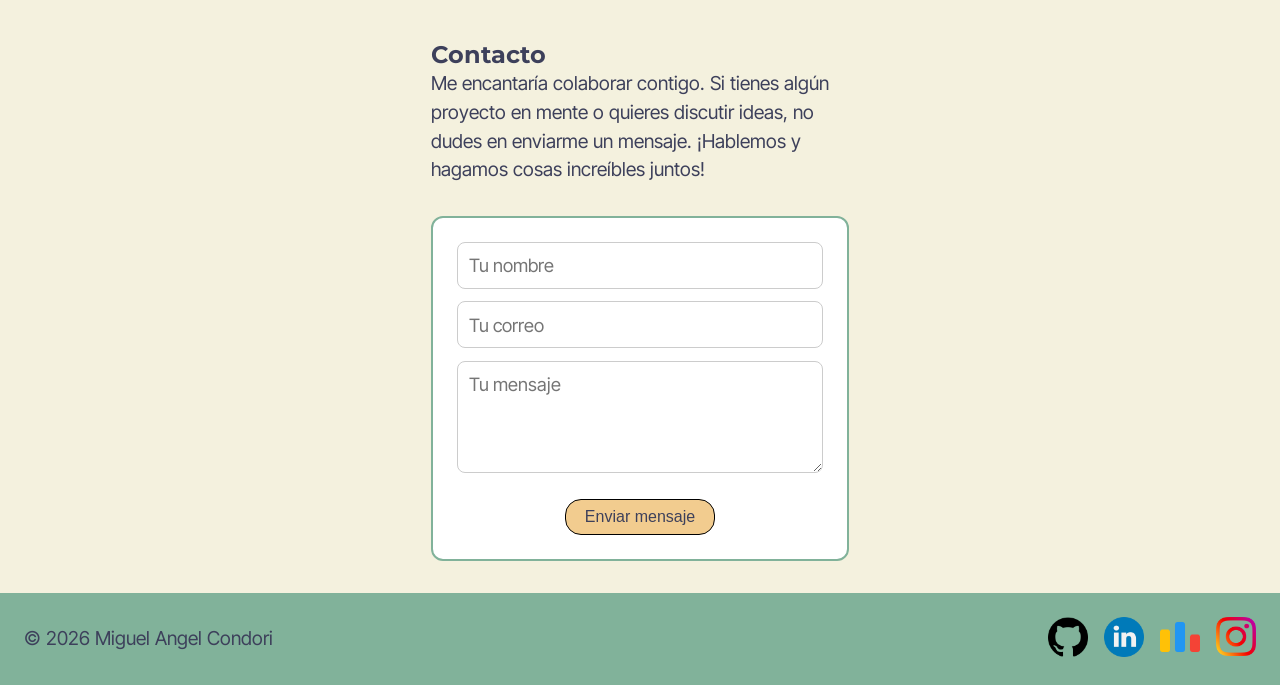
==== commit 1444ba2f: "mobile first" ====
--- a/index.html
+++ b/index.html
@@ -24,29 +24,16 @@
             <article class="hero-image">
                 <img src="img/yo3333.webp" alt="foto_computadora">
             </article>
-                <section class="hero-text">
-
-                    <h1>Miguel Angel</h1>
-
-                    <h2 class="hero-role">Full Stack Developer</h2>
-
-                    <p class="hero-tag">
-                        Backend • Algoritmos • Programación Competitiva
-                    </p>
-
-                    <p>
-                        Desarrollo aplicaciones web modernas y sistemas escalables,
-                        combinando desarrollo full stack con pensamiento algorítmico
-                        y buenas prácticas de arquitectura de software.
-                    </p>
-
-                    <ul class="hero-links">
-                        <li><a href="mailto:miguelcondoriwtf2@gmail.com">Contáctame</a></li>
-                        <li><a href="https://www.linkedin.com/in/miguel-condori-698671289/">LinkedIn</a></li>
-                        <li><a href="https://github.com/Chambeador">GitHub</a></li>
-                    </ul>
-
-                </section>
+            <section class="hero-text">
+                <h1>Miguel Angel</h1>
+                <h2>Ingeniero Informático</h2>
+                <p>Tengo 21 años, apasionado por resolver problemas complejos y construir proyectos útiles e interesantes.</p>
+                <ul class="hero-links">
+                    <li><a href="mailto:miguelcondoriwtf2@gmail.com">Contactame</a></li>
+                    <li><a href="https://www.linkedin.com/in/miguel-condori-698671289/">Linkedin</a></li>
+                    <li><a href="https://github.com/Chambeador">GitHub</a></li>
+                </ul>
+            </section>
         </div>
     </section>
 
@@ -58,7 +45,7 @@
                 <img src="/img/projecto5.webp" alt="Competencias ICPC">
                 <div class = "experience-content">
                     <h3>Competidor en Competencias ICPC</h3>
-                    <p>Participé en dos regionales latinoamericanos representando a la UMSS, aplicando algoritmos, estructuras de datos y trabajo en equipo.</p>
+                    <p>Participé en dos regionales latinoamericanos representando a la UMSS, poniendo a prueba mis conocimientos en algoritmos, estructuras de datos y la comunicación con mi equipo.</p>
                     <ul>
                         <li><a href="https://example.com" target="_blank">Ver Proyecto</a></li>
                         <li><a href="https://github.com/Chambeador" target="_blank">GitHub</a></li>
@@ -105,7 +92,7 @@
                         <li>JavaScript</li>
                     </ul>
                     <p>Un portfolio que desarrollé para mostrar mis proyectos y habilidades, con secciones interactivas y diseño responsivo.</p>
-                    <a href="https://chambeador.github.io/portfolio-web/" class="btn">Ver Proyecto</a>
+                    <a href="https://chambeador.github.io/portfolio-web/" class="btn" target="_blank">Ver Proyecto</a>
                 </div>
             </article>
 
@@ -125,13 +112,13 @@
             <article class="projects-card">
                 <img src="img/projecto5.webp" alt="Repositorio de Programación Competitiva">
                 <div class="projects-content">
-                    <h3>Programación ICPC</h3>
+                    <h3>Programación Competitiva</h3>
                     <ul>
                         <li>C++</li>
                         <li>Python</li>
                     </ul>
                     <p>Mi repositorio de GitHub con apuntes y soluciones de problemas de programación competitiva.</p>
-                    <a href="https://github.com/Chambeador/TeamBook-Personal" class="btn">Ver Repositorio</a>
+                    <a href="https://github.com/Chambeador/TeamBook-Personal" class="btn" target="_blank">Ver Repositorio</a>
                 </div>
             </article>
 
@@ -194,35 +181,29 @@
     </section>
 
     <footer class="footer">
-
-    <p>© 2026 Miguel Angel Condori</p>
-
-    <ul class="footer-links">
-        <li>
-            <a href="https://github.com/Chambeador" target="_blank">
+        <p>© 2026 Miguel Angel Condori</p>
+        <ul class="footer-links">
+            <li><a href="https://github.com/Chambeador" target="_blank">
                 <img src="img/icono git.png" alt="G" class = "footer-icon">
-            </a>
-        </li>
-
-        <li>
-            <a href="#">
+                </a>
+            </li>
+            <li>
+                <a href="https://www.linkedin.com/in/miguel-condori-698671289/" target="_blank">
                 <img src="img/icono link.png" alt="L" class = "footer-icon">
-            </a>
-        </li>
-
-        <li>
-            <a href="#">
+                </a>
+            </li>
+            <li>
+                <a href="https://codeforces.com/profile/Simurdiera_MAC">
                 <img src="img/codeforces.webp" alt="C" class = "footer-icon">
-            </a>
-        </li>
-
-        <li>
-            <a href="#">
-                <img src="img/ig123.webp" alt="I" class = "footer-icon">
-            </a>
-        </li>
-    </ul>
-
-</footer>
+                </a>
+            </li>
+
+            <li>
+                <a href="https://www.instagram.com/miguel_angell322/" target="_blank">
+                    <img src="img/ig123.webp" alt="I" class = "footer-icon">
+                </a>
+            </li>
+        </ul>
+    </footer>
 </body>
 </html>
--- a/style.css
+++ b/style.css
@@ -56,7 +56,7 @@
     z-index: 1000;
 }
 
-.nav-ul{
+.nav-ul {
     display: flex;
     justify-content: center;
     align-items: center;
@@ -64,21 +64,9 @@
     list-style: none;
 }
 
-.nav-ul li{
-    padding: 0.5rem;
-    border-radius: 1rem;
-    transition: background-color 0.4s ease;
-}
-
-.nav-ul li:hover{
-    background-color: var(--color-acento);
-}
-
-
-
-
+/* HOME */
 #home {
-    padding-top: 6rem;
+    padding-top: 5rem;
     padding-bottom: 2rem;
     background-color: white;
 }
@@ -91,40 +79,16 @@
     padding: 1.5rem 1.5rem;
 }
 
-.hero-image{
-    display:flex;
-    justify-content:center;
-}
-
 
 .hero-image img{
     width: 100%;
-    max-width: 360px;
-    border-radius: 12px;
-
-    box-shadow:
-        0 6px 12px rgba(242,204,143,0.35),
-        0 14px 28px rgba(242,204,143,0.30),
-        0 25px 50px rgba(242,204,143,0.25);
-
-    transition: transform .3s ease, box-shadow .3s ease;
-}
-
-.hero-image img:hover{
-    transform: translateY(-6px);
-
-    box-shadow:
-        0 10px 20px rgba(242,204,143,0.45),
-        0 20px 40px rgba(242,204,143,0.35),
-        0 35px 70px rgba(242,204,143,0.30);
-}
-
-
-.hero-text {
-    display: flex;
-    flex-direction: column;
-    align-items: center;
-    text-align: center;
+    border-radius: 10px;
+}
+
+.hero-text{
+    display: flex;
+    flex-direction: column;
+    align-items: center;
 }
 
 .hero-text h1 {
@@ -145,7 +109,6 @@
     margin-top: 1.5rem;
     display: flex;
     justify-content: center;
-    flex-wrap: wrap;
     gap: 0.8rem;
     list-style: none;
 }
@@ -215,20 +178,15 @@
     padding: 1rem;
     display: flex;
     flex-direction: column;
-    gap: 1rem;
+    gap: 0.6rem;
     box-shadow: 0 4px 10px rgba(0,0,0,0.08);
 }
 
-.projects-content{
-    display: flex;
-    flex-direction: column;
-    gap: 0.8rem;
-}
-
 .projects-card img{
-    width: 100%; 
+    width: 100%;
     border-radius: 10px;
 }
+
 .projects-card h3{
     margin-top: 0.5rem;
 }
@@ -256,6 +214,11 @@
     background-color: var(--color-acento);
 }
 
+.projects-content{
+    display: flex;
+    flex-direction: column;
+    gap: 0.7rem;
+}
 
 
 /*SOBRE MI*/
@@ -311,9 +274,7 @@
     font-size: 1.15rem;
 }
 
-.contact textarea{
-    resize: vertical;
-}
+
 .contact button{
     margin-top: 0.8rem;
     padding: 0.5rem 1.2rem;
@@ -321,8 +282,6 @@
     border-radius: 1rem;
     border: 1px solid black;
     background-color: var(--color-acento);
-
-    cursor: pointer;
     align-self: center;
 }
 
@@ -347,226 +306,7 @@
     list-style: none;
 }
 
-/* .footer-links a{
-    padding: 0.3rem 0.8rem;
-    border-radius: 0.8rem;
-    background-color: var(--color-acento);
-    border: 1px solid black;
-} */
-
 .footer-icon{
     width: 40px;
 }
 
-
-
-/*MEDIAS QUERIES DESDE AQUI*/
-
-@media (min-width: 800px){
-    .container{
-        padding-left: 4rem;
-        padding-right: 4rem;
-        max-width: 1000px;
-    }
-
-    .nav-ul li::before,
-    .nav-ul li::after{
-        opacity: 0;
-        transition: all 0.4s ease;
-    }
-
-
-    .nav-ul li::before{
-        content: "[";
-        margin-right: 4px;
-    }
-
-    .nav-ul li::after{
-        content: "]";
-        margin-left: 4px;
-    }
-
-    .nav-ul li:hover::before,
-    .nav-ul li:hover::after{
-        opacity: 1;
-    }
-
-
-    .hero-container{
-        height: 70vh;
-        flex-direction: row;
-        align-items: center;
-        justify-content: center;
-        gap: 4rem;
-    }
-
-
-    .hero-text{
-        width: 50%;
-        text-align: left;
-        align-items: flex-start;
-    }
-
-    .experience{
-        align-items: center;
-    }
-
-    .experience-card{
-        flex-direction: row;
-        align-items: center;
-        gap: 2rem;
-        max-width: 900px;
-        padding: 1.5rem;
-    }
-
-    .experience-card img{
-        width: 270px;
-        object-fit: cover;
-    }
-
-    .experience-content{
-        display:flex;
-        flex-direction:column;
-        gap:.7rem;
-    }
-
-    .projects{
-        align-items: center;
-    }
-
-    .projects-card{
-        flex-direction: row;
-        align-items: center;
-        gap: 2rem;
-        max-width: 900px;
-        padding: 1.5rem;
-    }
-
-    .projects-card img{
-        width: 300px;
-        object-fit: cover;
-    }
-
-    .projects-content{
-        display:flex;
-        flex-direction:column;
-        gap:1rem;
-    }
-
-    .about_me{
-        flex-direction: row;
-        align-items: center;
-        justify-content: center;
-        gap: 3rem;
-        text-align: left;
-    }
-
-    .about_me img{
-        width: 100%;
-        max-width: 220px;
-    }
-
-    .contact{
-        flex-direction: row;
-        align-items: flex-start;
-        justify-content: center;
-        gap: 3rem;
-    }
-
-  
-    #contact-form{
-        width: 380px;
-    }
-
-}
-
-
-@media (min-width: 1200px){
-    .hero-image img{
-        width: 420px;
-    }
-
-    .hero-text h1{
-        font-size: 3rem;
-    }
-
-    .hero-role{
-        font-size: 1.6rem;
-    }
-
-    .experience{
-        display:grid;
-        grid-template-columns: repeat(3,1fr);
-        gap:2rem;
-        align-items:stretch;
-    }
-
-    .experience h2{
-        grid-column:1/-1;
-    }
-
-    .experience-card{
-        display:flex;
-        flex-direction:column;
-        justify-content:space-between;
-        padding:1.5rem;
-    }
-
-
-    .projects{
-        display:grid;
-        grid-template-columns: repeat(3,1fr);
-        gap:2rem;
-        align-items:stretch;
-    }
-
-    .projects h2{
-        grid-column:1/-1;
-    }
-
-    .projects-card{
-        display:flex;
-        flex-direction:column;
-        justify-content:space-between;
-        padding:1.5rem;
-    }
-
-    .experience-card img,
-    .projects-card img{
-        width: 100%;
-        height: 110px;
-        object-fit: contain;
-    }
-
-
-    .experience-content,
-    .projects-content{
-        display:flex;
-        flex-direction:column;
-        height:100%;
-        gap:.8rem;
-    }
-
-
-    .experience-content ul,
-    .projects-content .btn{
-        margin-top:auto;
-    }
-
-
-    .contact{
-        display:flex;
-        justify-content:center;
-        align-items:flex-start;
-        gap:3rem;
-    }
-
-    .contact-info{
-        max-width:420px;
-    }
-
-    #contact-form{
-        width:380px;
-    }
-
-}
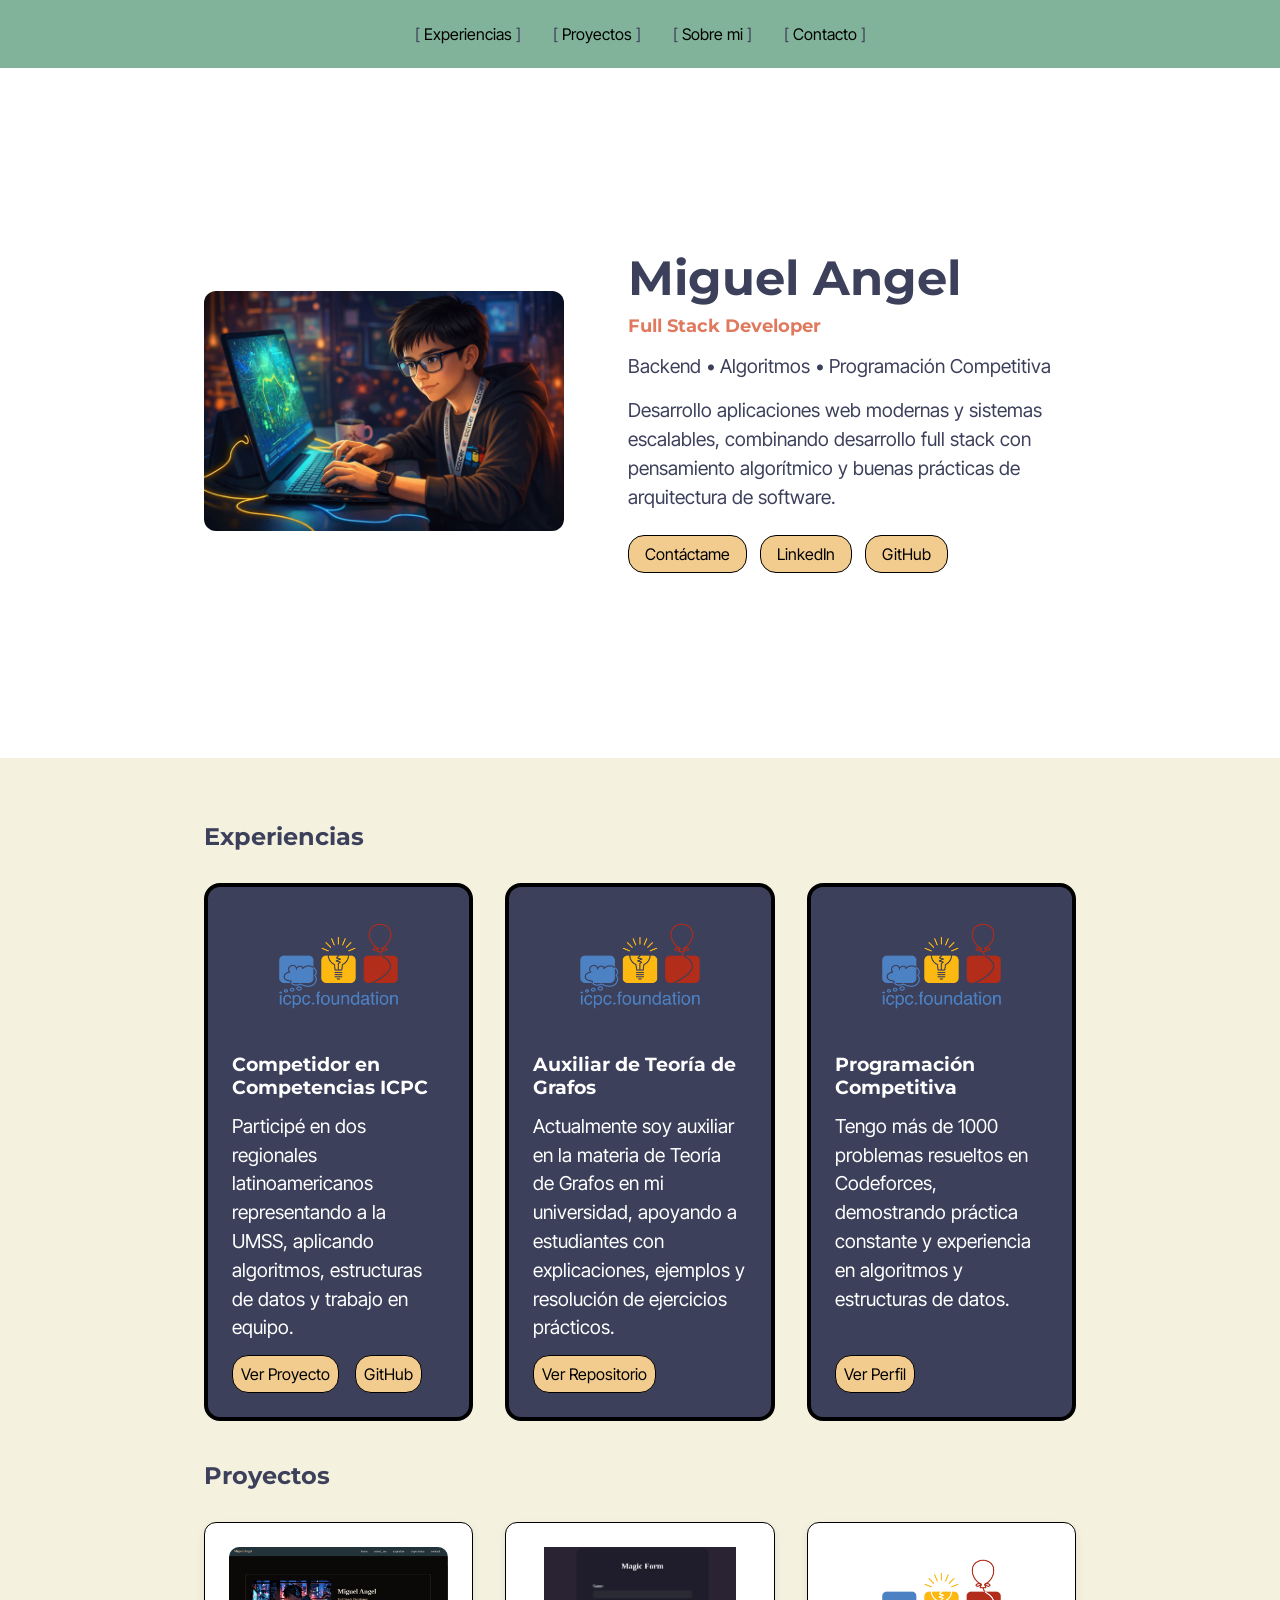
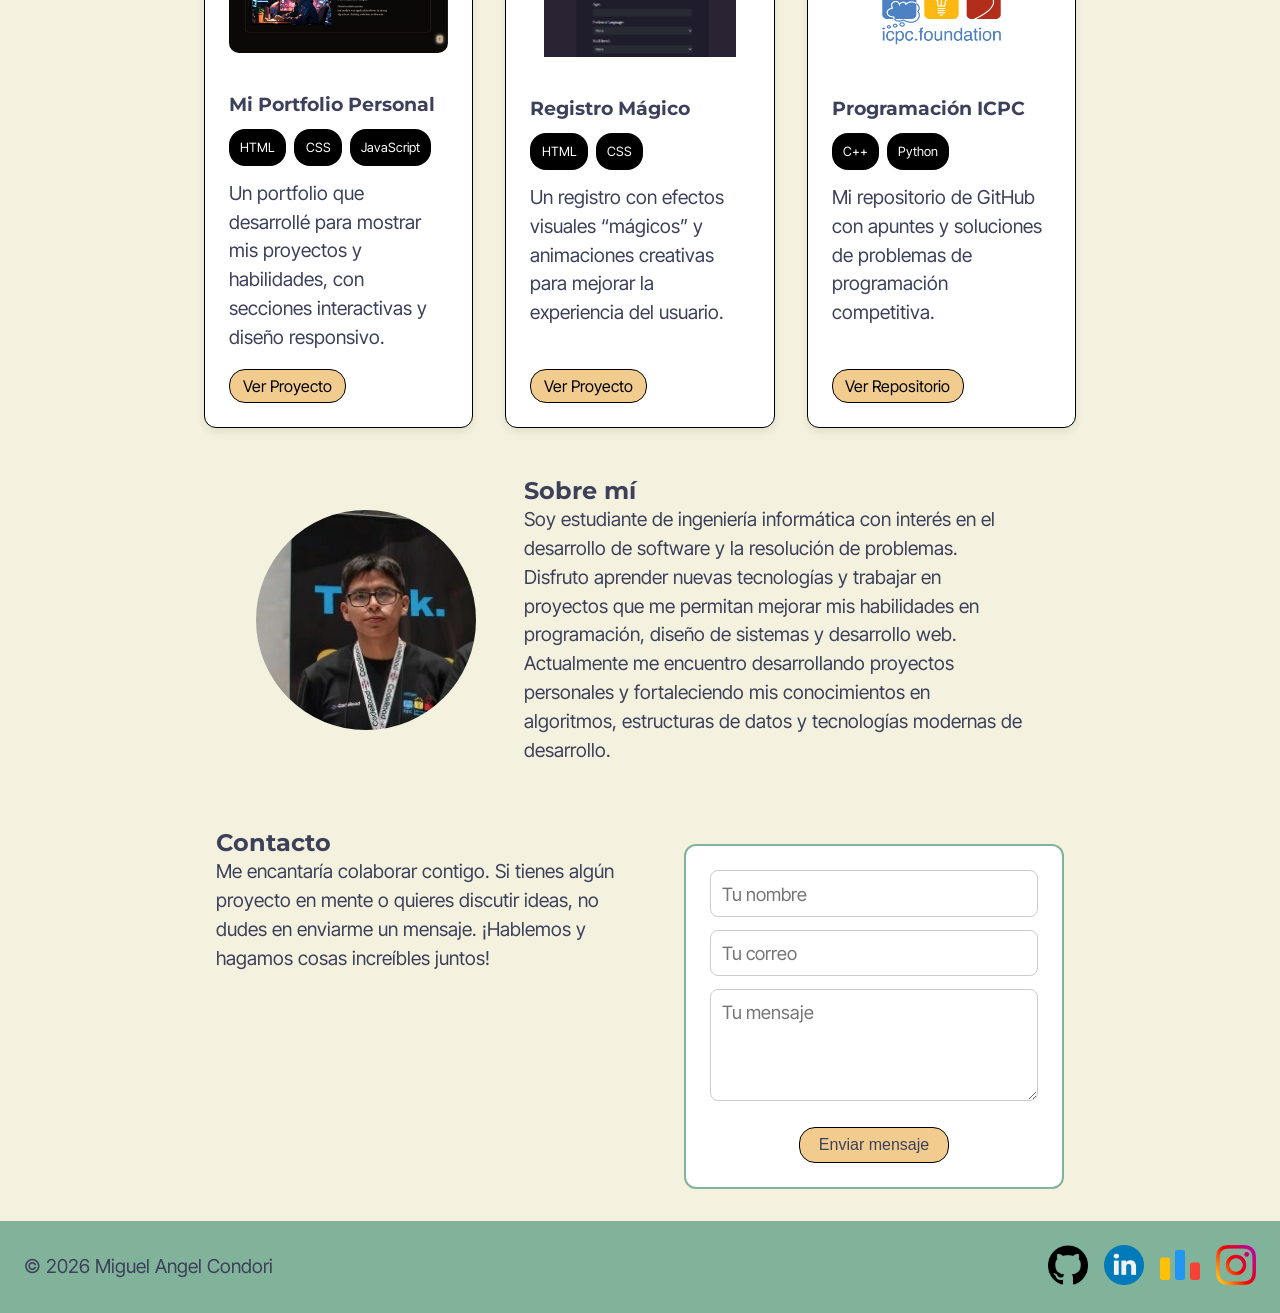
==== commit 1fc27c34: "responsive terminado" ====
--- a/index.html
+++ b/index.html
@@ -24,16 +24,29 @@
             <article class="hero-image">
                 <img src="img/yo3333.webp" alt="foto_computadora">
             </article>
-            <section class="hero-text">
-                <h1>Miguel Angel</h1>
-                <h2>Ingeniero Informático</h2>
-                <p>Tengo 21 años, apasionado por resolver problemas complejos y construir proyectos útiles e interesantes.</p>
-                <ul class="hero-links">
-                    <li><a href="mailto:miguelcondoriwtf2@gmail.com">Contactame</a></li>
-                    <li><a href="https://www.linkedin.com/in/miguel-condori-698671289/">Linkedin</a></li>
-                    <li><a href="https://github.com/Chambeador">GitHub</a></li>
-                </ul>
-            </section>
+                <section class="hero-text">
+
+                    <h1>Miguel Angel</h1>
+
+                    <h2 class="hero-role">Full Stack Developer</h2>
+
+                    <p class="hero-tag">
+                        Backend • Algoritmos • Programación Competitiva
+                    </p>
+
+                    <p>
+                        Desarrollo aplicaciones web modernas y sistemas escalables,
+                        combinando desarrollo full stack con pensamiento algorítmico
+                        y buenas prácticas de arquitectura de software.
+                    </p>
+
+                    <ul class="hero-links">
+                        <li><a href="mailto:miguelcondoriwtf2@gmail.com">Contáctame</a></li>
+                        <li><a href="https://www.linkedin.com/in/miguel-condori-698671289/">LinkedIn</a></li>
+                        <li><a href="https://github.com/Chambeador">GitHub</a></li>
+                    </ul>
+
+                </section>
         </div>
     </section>
 
@@ -45,7 +58,7 @@
                 <img src="/img/projecto5.webp" alt="Competencias ICPC">
                 <div class = "experience-content">
                     <h3>Competidor en Competencias ICPC</h3>
-                    <p>Participé en dos regionales latinoamericanos representando a la UMSS, poniendo a prueba mis conocimientos en algoritmos, estructuras de datos y la comunicación con mi equipo.</p>
+                    <p>Participé en dos regionales latinoamericanos representando a la UMSS, aplicando algoritmos, estructuras de datos y trabajo en equipo.</p>
                     <ul>
                         <li><a href="https://example.com" target="_blank">Ver Proyecto</a></li>
                         <li><a href="https://github.com/Chambeador" target="_blank">GitHub</a></li>
@@ -105,14 +118,14 @@
                         <li>CSS</li>
                     </ul>
                     <p>Un registro con efectos visuales “mágicos” y animaciones creativas para mejorar la experiencia del usuario.</p>
-                    <a href="#" class="btn">Ver Proyecto</a>
+                    <a href="#" class="btn" target="_blank">Ver Proyecto</a>
                 </div>
             </article>
 
             <article class="projects-card">
                 <img src="img/projecto5.webp" alt="Repositorio de Programación Competitiva">
                 <div class="projects-content">
-                    <h3>Programación Competitiva</h3>
+                    <h3>Programación ICPC</h3>
                     <ul>
                         <li>C++</li>
                         <li>Python</li>
@@ -127,19 +140,15 @@
 
     <section id="about_me">
         <div class="container about_me">
-
             <img src="img/me.webp" alt="Foto de perfil">
-
             <div class=" about-content">
                 <h2>Sobre mí</h2>
-
                 <p>
                     Soy estudiante de ingeniería informática con interés en el desarrollo de software
                     y la resolución de problemas. Disfruto aprender nuevas tecnologías y trabajar en
                     proyectos que me permitan mejorar mis habilidades en programación, diseño de
                     sistemas y desarrollo web.
                 </p>
-
                 <p>
                     Actualmente me encuentro desarrollando proyectos personales y fortaleciendo mis
                     conocimientos en algoritmos, estructuras de datos y tecnologías modernas de
@@ -164,46 +173,42 @@
             </div>
 
             <form id="contact-form">
-
                 <input type="text" placeholder="Tu nombre" required>
-
                 <input type="email" placeholder="Tu correo" required>
-
                 <textarea placeholder="Tu mensaje" rows="4" required></textarea>
-
                 <button type="submit" id="contact-button">
                     Enviar mensaje
                 </button>
 
             </form>
-
         </div>
     </section>
 
     <footer class="footer">
         <p>© 2026 Miguel Angel Condori</p>
         <ul class="footer-links">
-            <li><a href="https://github.com/Chambeador" target="_blank">
-                <img src="img/icono git.png" alt="G" class = "footer-icon">
+            <li>
+                <a href="https://github.com/Chambeador" target="_blank">
+                    <img src="img/icono git.png" alt="G" class = "footer-icon">
                 </a>
             </li>
             <li>
                 <a href="https://www.linkedin.com/in/miguel-condori-698671289/" target="_blank">
-                <img src="img/icono link.png" alt="L" class = "footer-icon">
-                </a>
-            </li>
-            <li>
-                <a href="https://codeforces.com/profile/Simurdiera_MAC">
-                <img src="img/codeforces.webp" alt="C" class = "footer-icon">
-                </a>
-            </li>
-
+                    <img src="img/icono link.png" alt="L" class = "footer-icon">
+                </a>
+            </li>
+            <li>
+                <a href="https://codeforces.com/profile/Simurdiera_MAC" target="_blank">
+                    <img src="img/codeforces.webp" alt="C" class = "footer-icon">
+                </a>
+            </li>
             <li>
                 <a href="https://www.instagram.com/miguel_angell322/" target="_blank">
                     <img src="img/ig123.webp" alt="I" class = "footer-icon">
                 </a>
             </li>
         </ul>
+
     </footer>
 </body>
 </html>
--- a/style.css
+++ b/style.css
@@ -1,4 +1,4 @@
-:root {
+:root{
     --color-fondo: #F4F1DE;
     --color-letra: #3D405B;
     --color-primario: #E07A5F;
@@ -6,23 +6,23 @@
     --color-acento: #F2CC8F;
 }
 
-* {
+*{
     margin: 0;
     padding: 0;
     box-sizing: border-box;
     color: var(--color-letra);
 }
 
-html {
+html{
     font-size: 16px;
 }
 
-body {
+body{
     background-color: var(--color-fondo);
     font-family: "Inter Tight", sans-serif;
 }
 
-p {
+p{
     font-size: 1.2rem;
     line-height: 1.5;
     text-align: left;
@@ -32,12 +32,10 @@
     font-family: "Montserrat", sans-serif;
 }
 
-a {
+a{
     text-decoration: none;
     color: black;
 }
-
-
 
 .container{
     max-width: 450px;
@@ -56,17 +54,26 @@
     z-index: 1000;
 }
 
-.nav-ul {
+.nav-ul{
     display: flex;
     justify-content: center;
     align-items: center;
-    gap: 1rem;
     list-style: none;
 }
 
-/* HOME */
+.nav-ul li{
+    padding: 0.5rem;
+    border-radius: 1rem;
+    transition: background-color 0.4s ease;
+}
+
+.nav-ul li:hover{
+    background-color: var(--color-acento);
+}
+
+
 #home {
-    padding-top: 5rem;
+    padding-top: 6rem;
     padding-bottom: 2rem;
     background-color: white;
 }
@@ -79,16 +86,33 @@
     padding: 1.5rem 1.5rem;
 }
 
+.hero-image{
+    display:flex;
+    justify-content:center;
+}
+
 
 .hero-image img{
     width: 100%;
-    border-radius: 10px;
-}
-
-.hero-text{
+    max-width: 360px;
+    border-radius: 12px;
+    transition: transform .3s ease, box-shadow .3s ease;
+}
+
+.hero-image img:hover{
+    transform: translateY(-6px);
+    box-shadow:
+        0 10px 20px rgba(242,204,143,0.45),
+        0 20px 40px rgba(242,204,143,0.35),
+        0 35px 70px rgba(242,204,143,0.30);
+}
+
+
+.hero-text {
     display: flex;
     flex-direction: column;
     align-items: center;
+    text-align: center;
 }
 
 .hero-text h1 {
@@ -178,15 +202,21 @@
     padding: 1rem;
     display: flex;
     flex-direction: column;
-    gap: 0.6rem;
+    gap: 1rem;
     box-shadow: 0 4px 10px rgba(0,0,0,0.08);
 }
 
+.projects-content{
+    display: flex;
+    flex-direction: column;
+    gap: 0.8rem;
+    align-items: flex-start;
+}
+
 .projects-card img{
-    width: 100%;
+    width: 100%; 
     border-radius: 10px;
 }
-
 .projects-card h3{
     margin-top: 0.5rem;
 }
@@ -205,19 +235,12 @@
     font-size: 0.8rem;
 }
 
-.projects-card a{
+.projects-card .btn{
     margin-top: 0.5rem;
-    align-self: flex-start;
     border: 1px solid black;
     padding: 0.4rem 0.8rem;
     border-radius: 1rem;
     background-color: var(--color-acento);
-}
-
-.projects-content{
-    display: flex;
-    flex-direction: column;
-    gap: 0.7rem;
 }
 
 
@@ -274,7 +297,6 @@
     font-size: 1.15rem;
 }
 
-
 .contact button{
     margin-top: 0.8rem;
     padding: 0.5rem 1.2rem;
@@ -310,3 +332,206 @@
     width: 40px;
 }
 
+
+
+/*MEDIAS QUERIES DESDE AQUI*/
+
+@media (min-width: 800px){
+    .container{
+        padding-left: 4rem;
+        padding-right: 4rem;
+        max-width: 1000px;
+    }
+
+    .nav-ul{
+        gap: 1rem;
+    }
+
+    .nav-ul li::before{
+        content: "[";
+        margin-right: 4px;
+    }
+
+    .nav-ul li::after{
+        content: "]";
+        margin-left: 4px;
+    }
+
+
+    .hero-container{
+        height: 70vh;
+        flex-direction: row;
+        align-items: center;
+        gap: 4rem;
+    }
+
+
+    .hero-text{
+        width: 50%;
+        align-items: flex-start;
+    }
+
+    .experience{
+        align-items: center;
+    }
+
+    .experience-card{
+        flex-direction: row;
+        align-items: center;
+        gap: 2rem;
+        max-width: 800px;
+        padding: 1.5rem;
+    }
+
+    .experience-card img{
+        width: 270px;
+        object-fit: cover;
+    }
+
+    .experience-content{
+        display:flex;
+        flex-direction:column;
+        gap: 0.8rem;
+    }
+
+    .projects{
+        align-items: center;
+    }
+
+    .projects-card{
+        flex-direction: row;
+        align-items: center;
+        gap: 2rem;
+        max-width: 900px;
+        padding: 1.5rem;
+    }
+
+    .projects-card img{
+        width: 300px;
+
+    }
+
+    .projects-content{
+        display:flex;
+        flex-direction:column;
+        gap:1rem;
+    }
+
+    .about_me{
+        flex-direction: row;
+        align-items: center;
+        justify-content: center;
+        gap: 3rem;
+        text-align: left;
+    }
+
+    .about_me img{
+        width: 100%;
+        max-width: 220px;
+    }
+
+    .contact{
+        flex-direction: row;
+        align-items: flex-start;
+        justify-content: center;
+        gap: 3rem;
+    }
+
+  
+    #contact-form{
+        width: 380px;
+    }
+
+}
+
+
+@media (min-width: 1200px){
+
+    .hero-image img{
+        width: 420px;
+    }
+
+    .hero-text h1{
+        font-size: 3rem;
+    }
+
+    .hero-role{
+        font-size: 1.6rem;
+    }
+
+    .experience{
+        display: grid;
+        grid-template-columns: 1fr 1fr 1fr;
+        gap: 2rem;
+        align-items: stretch;
+    }
+
+
+    .experience h2{
+        grid-column-start: 1;
+        grid-column-end: 4;
+    }
+
+    .experience-card{
+        display: flex;
+        flex-direction: column;
+        justify-content: space-between;
+        padding: 1.5rem;
+    }
+
+
+    .projects{
+        display: grid;
+        grid-template-columns: 1fr 1fr 1fr;
+        gap: 2rem;
+        align-items: stretch;
+    }
+
+    .projects h2{
+        grid-column-start: 1;
+        grid-column-end: 4;
+    }
+
+    .projects-card{
+        display: flex;
+        flex-direction: column;
+        justify-content: space-between;
+        padding: 1.5rem;
+    }
+
+    .experience-card img,
+    .projects-card img{
+        width: 100%;
+        height: 110px;
+        object-fit: contain;
+    }
+
+    .experience-content,
+    .projects-content{
+        display: flex;
+        flex-direction: column;
+        height: 100%;
+        gap: 0.8rem;
+    }
+
+    .experience-content ul,
+    .projects-content .btn{
+        margin-top: auto;
+    }
+
+  
+    .contact{
+        display: flex;
+        justify-content: center;
+        align-items: flex-start;
+        gap: 3rem;
+    }
+
+    .contact-info{
+        max-width: 420px;
+    }
+
+    #contact-form{
+        width: 380px;
+    }
+}
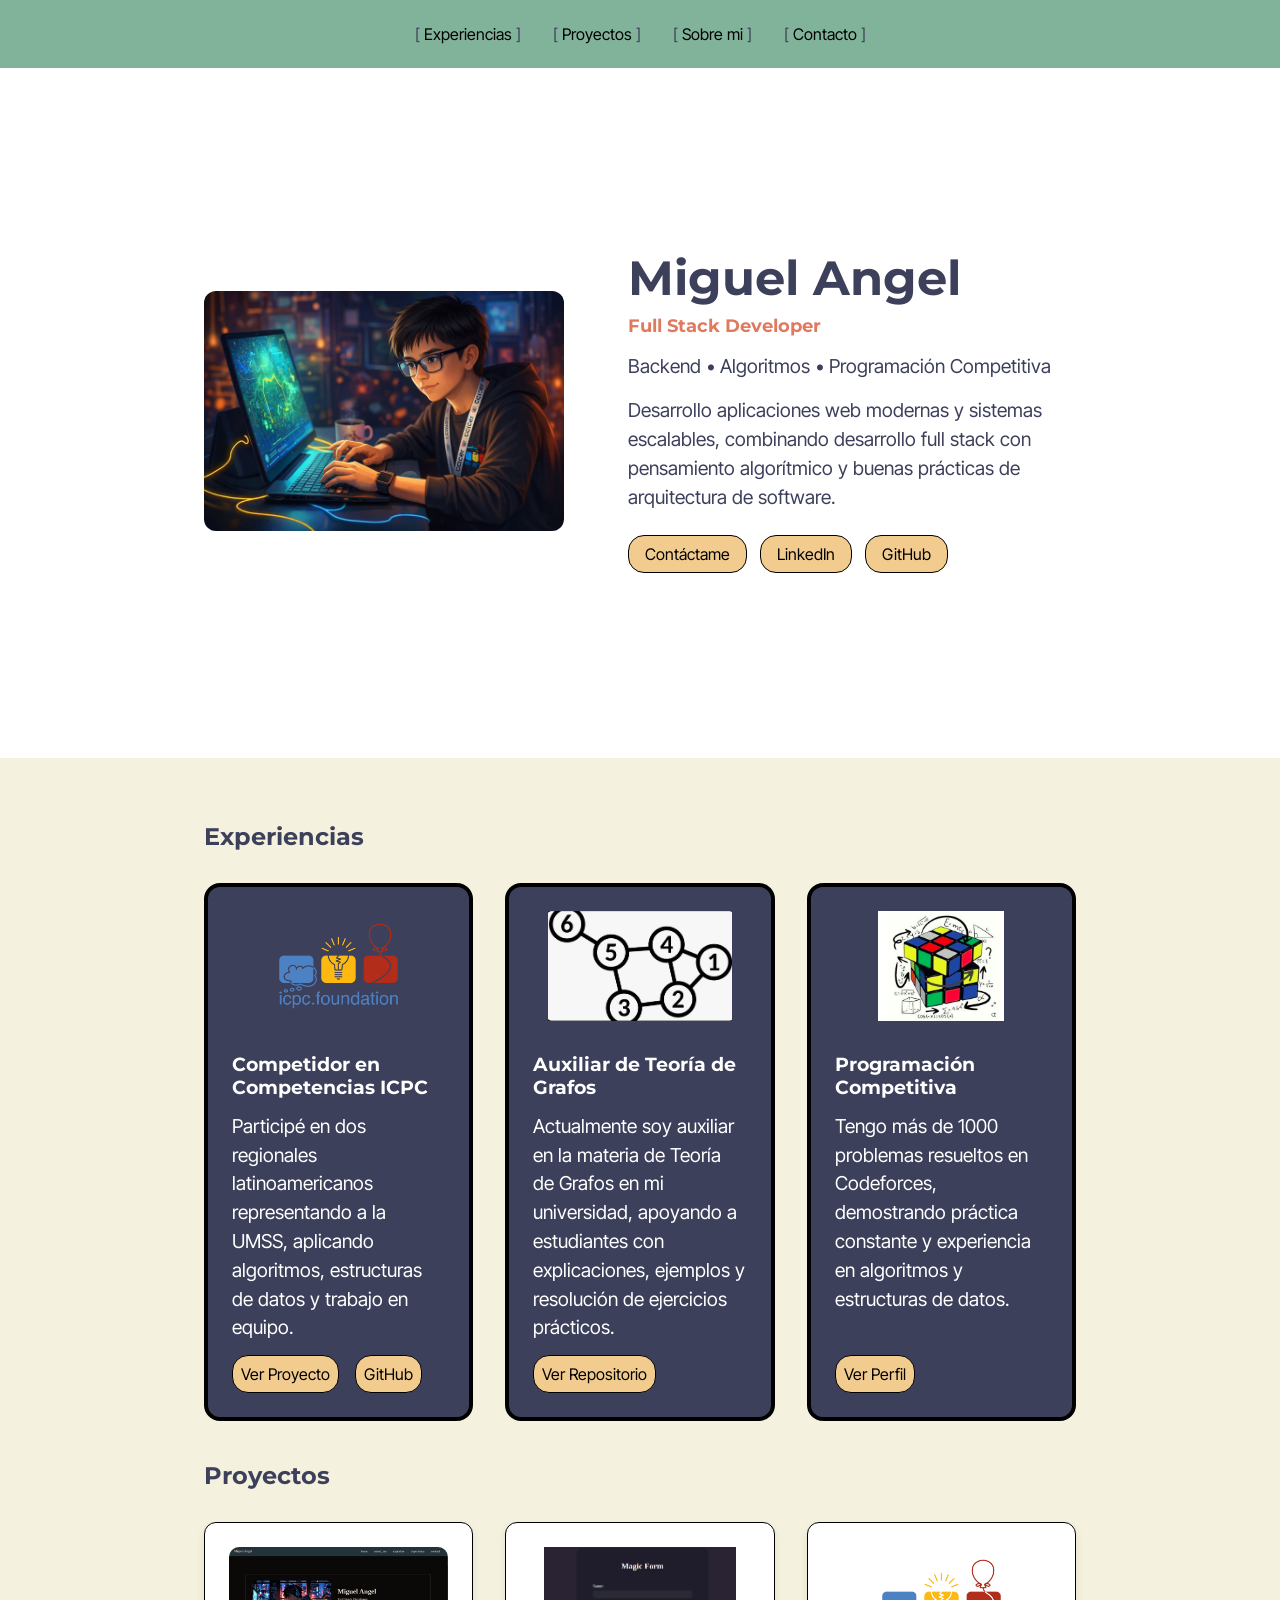
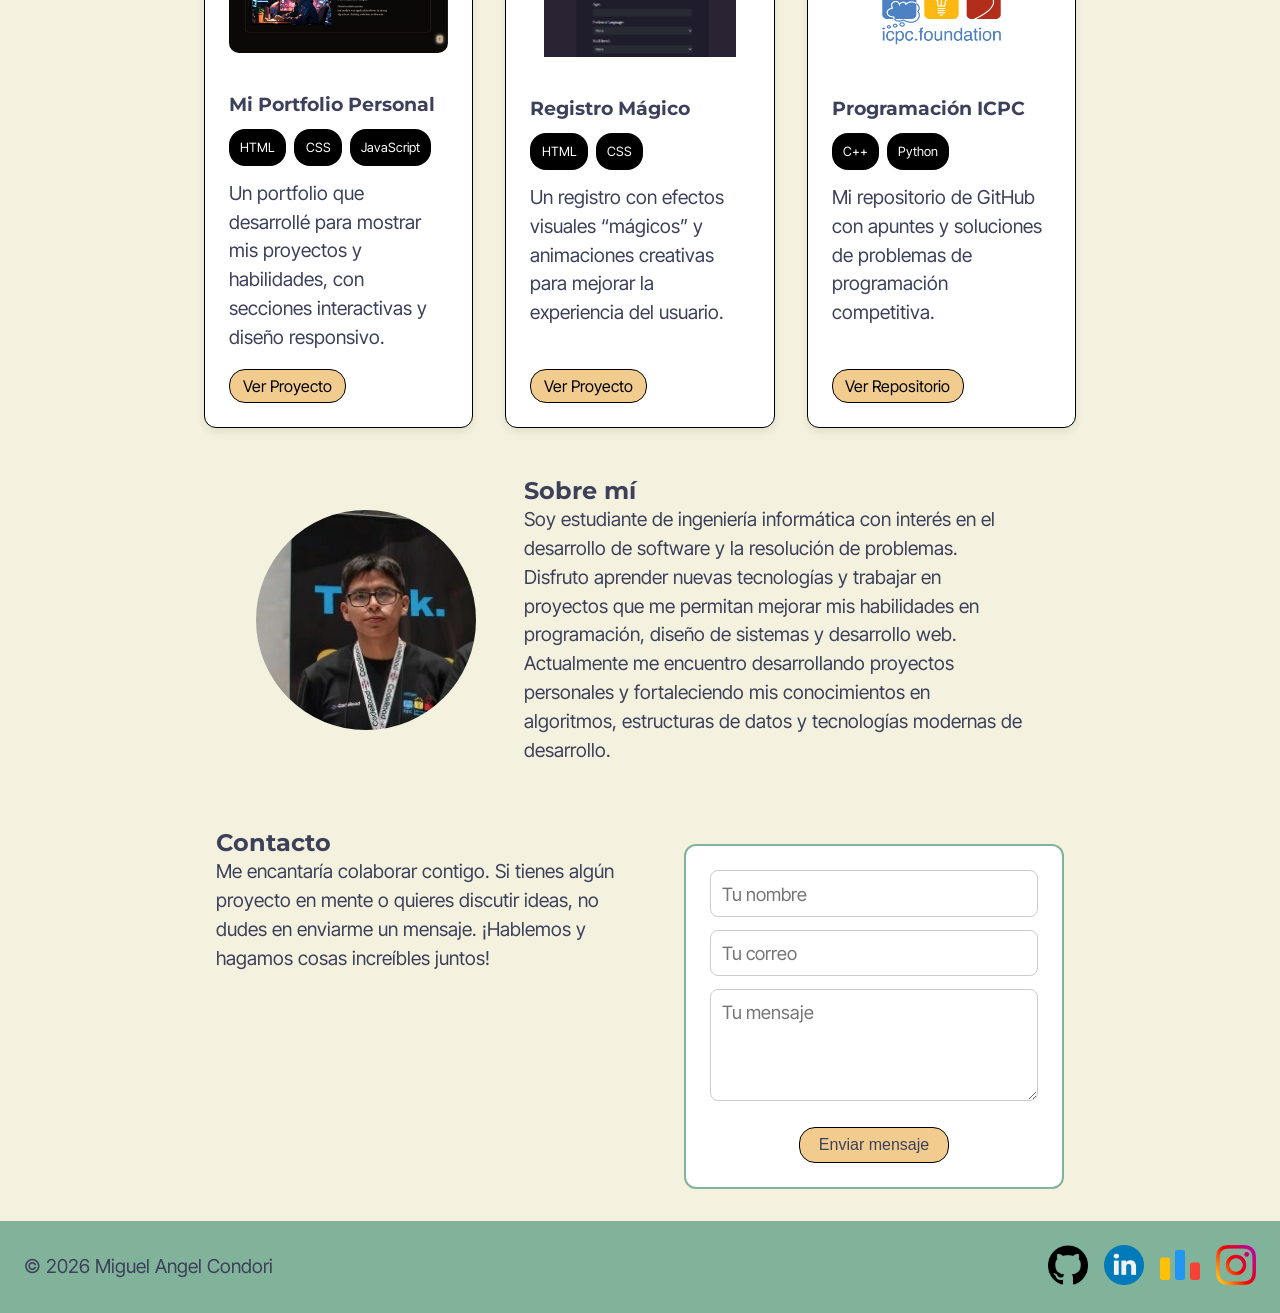
==== commit 0c4d0c97: "ultimos cambios en imagenes" ====
--- a/index.html
+++ b/index.html
@@ -67,7 +67,7 @@
             </section>
 
             <section class="experience-card">
-                <img src="/img/projecto5.webp" alt="Auxiliar Teoría de Grafos">
+                <img src="/img/grafos.webp" alt="Auxiliar Teoría de Grafos">
                 <div class = "experience-content">
                     <h3>Auxiliar de Teoría de Grafos</h3>
                     <p>Actualmente soy auxiliar en la materia de Teoría de Grafos en mi universidad, apoyando a estudiantes con explicaciones, ejemplos y resolución de ejercicios prácticos.</p>
@@ -78,7 +78,7 @@
             </section>
 
             <section class="experience-card">
-                <img src="/img/projecto5.webp" alt="Perfil Codeforces">
+                <img src="/img/rubick.webp" alt="Perfil Codeforces">
                 <div class = "experience-content">
                     <h3>Programación Competitiva</h3>
                     <p>Tengo más de 1000 problemas resueltos en Codeforces, demostrando práctica constante y experiencia en algoritmos y estructuras de datos.</p>
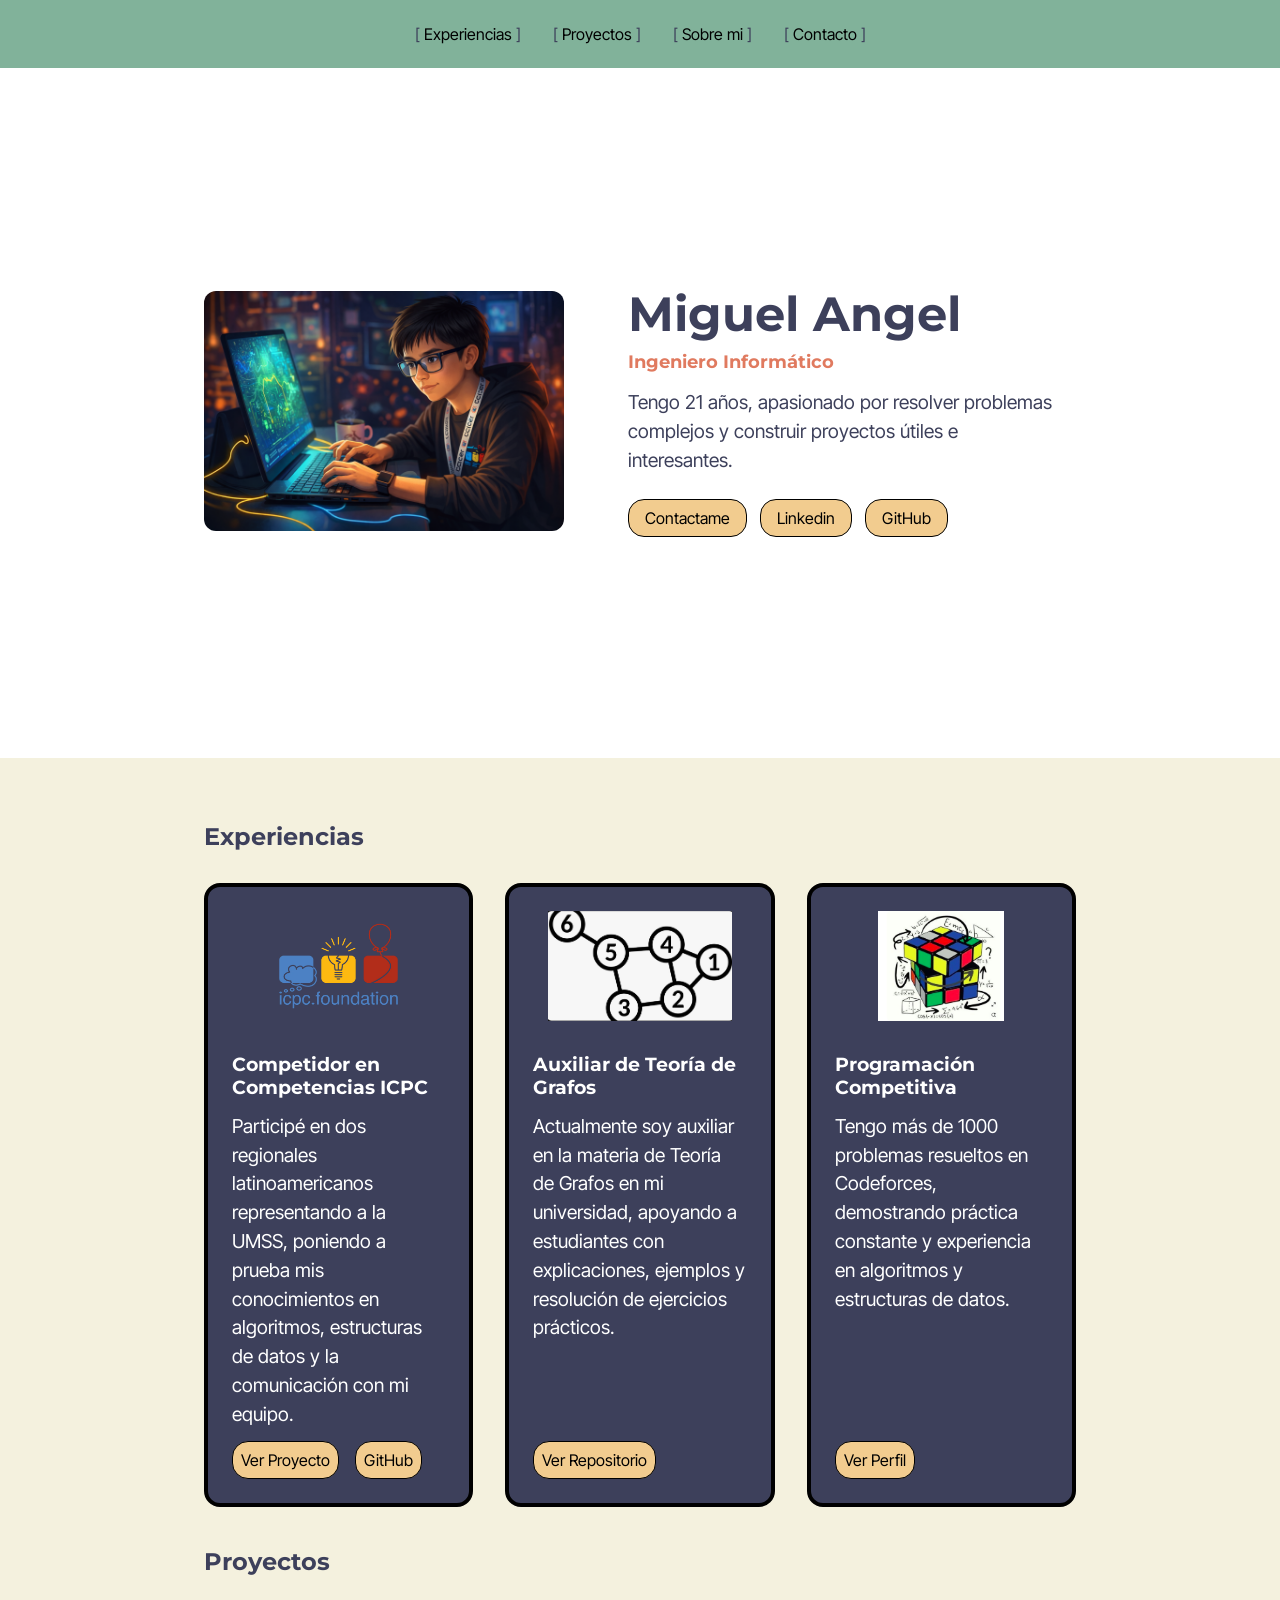
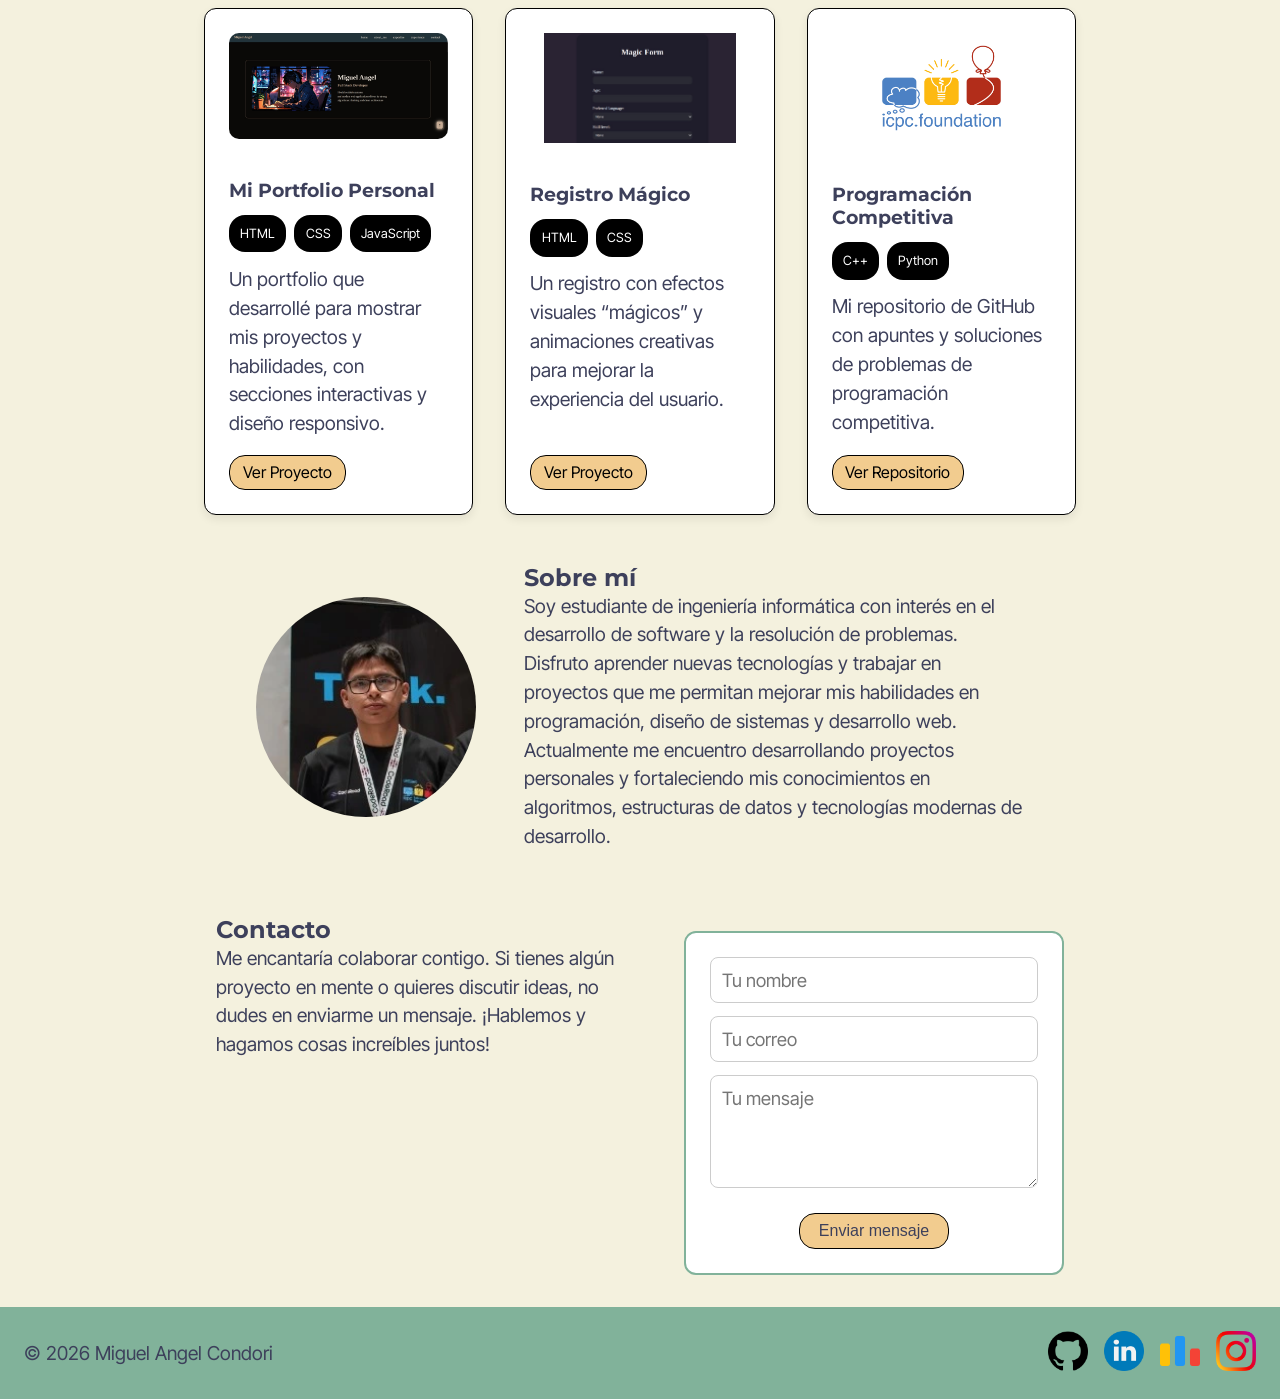
==== commit afaa46da: "ultima version mobile" ====
--- a/index.html
+++ b/index.html
@@ -24,29 +24,16 @@
             <article class="hero-image">
                 <img src="img/yo3333.webp" alt="foto_computadora">
             </article>
-                <section class="hero-text">
-
-                    <h1>Miguel Angel</h1>
-
-                    <h2 class="hero-role">Full Stack Developer</h2>
-
-                    <p class="hero-tag">
-                        Backend • Algoritmos • Programación Competitiva
-                    </p>
-
-                    <p>
-                        Desarrollo aplicaciones web modernas y sistemas escalables,
-                        combinando desarrollo full stack con pensamiento algorítmico
-                        y buenas prácticas de arquitectura de software.
-                    </p>
-
-                    <ul class="hero-links">
-                        <li><a href="mailto:miguelcondoriwtf2@gmail.com">Contáctame</a></li>
-                        <li><a href="https://www.linkedin.com/in/miguel-condori-698671289/">LinkedIn</a></li>
-                        <li><a href="https://github.com/Chambeador">GitHub</a></li>
-                    </ul>
-
-                </section>
+            <section class="hero-text">
+                <h1>Miguel Angel</h1>
+                <h2>Ingeniero Informático</h2>
+                <p>Tengo 21 años, apasionado por resolver problemas complejos y construir proyectos útiles e interesantes.</p>
+                <ul class="hero-links">
+                    <li><a href="mailto:miguelcondoriwtf2@gmail.com">Contactame</a></li>
+                    <li><a href="https://www.linkedin.com/in/miguel-condori-698671289/">Linkedin</a></li>
+                    <li><a href="https://github.com/Chambeador">GitHub</a></li>
+                </ul>
+            </section>
         </div>
     </section>
 
@@ -55,10 +42,10 @@
             <h2>Experiencias</h2>
 
             <section class="experience-card">
-                <img src="/img/projecto5.webp" alt="Competencias ICPC">
+                <img src="img/projecto5.webp" alt="Competencias ICPC">
                 <div class = "experience-content">
                     <h3>Competidor en Competencias ICPC</h3>
-                    <p>Participé en dos regionales latinoamericanos representando a la UMSS, aplicando algoritmos, estructuras de datos y trabajo en equipo.</p>
+                    <p>Participé en dos regionales latinoamericanos representando a la UMSS, poniendo a prueba mis conocimientos en algoritmos, estructuras de datos y la comunicación con mi equipo.</p>
                     <ul>
                         <li><a href="https://example.com" target="_blank">Ver Proyecto</a></li>
                         <li><a href="https://github.com/Chambeador" target="_blank">GitHub</a></li>
@@ -67,7 +54,7 @@
             </section>
 
             <section class="experience-card">
-                <img src="/img/grafos.webp" alt="Auxiliar Teoría de Grafos">
+                <img src="img/grafos.webp" alt="Auxiliar Teoría de Grafos">
                 <div class = "experience-content">
                     <h3>Auxiliar de Teoría de Grafos</h3>
                     <p>Actualmente soy auxiliar en la materia de Teoría de Grafos en mi universidad, apoyando a estudiantes con explicaciones, ejemplos y resolución de ejercicios prácticos.</p>
@@ -78,7 +65,7 @@
             </section>
 
             <section class="experience-card">
-                <img src="/img/rubick.webp" alt="Perfil Codeforces">
+                <img src="img/rubick.webp" alt="Perfil Codeforces">
                 <div class = "experience-content">
                     <h3>Programación Competitiva</h3>
                     <p>Tengo más de 1000 problemas resueltos en Codeforces, demostrando práctica constante y experiencia en algoritmos y estructuras de datos.</p>
@@ -118,14 +105,14 @@
                         <li>CSS</li>
                     </ul>
                     <p>Un registro con efectos visuales “mágicos” y animaciones creativas para mejorar la experiencia del usuario.</p>
-                    <a href="#" class="btn" target="_blank">Ver Proyecto</a>
+                    <a href="#" class="btn">Ver Proyecto</a>
                 </div>
             </article>
 
             <article class="projects-card">
                 <img src="img/projecto5.webp" alt="Repositorio de Programación Competitiva">
                 <div class="projects-content">
-                    <h3>Programación ICPC</h3>
+                    <h3>Programación Competitiva</h3>
                     <ul>
                         <li>C++</li>
                         <li>Python</li>
@@ -140,15 +127,19 @@
 
     <section id="about_me">
         <div class="container about_me">
+
             <img src="img/me.webp" alt="Foto de perfil">
+
             <div class=" about-content">
                 <h2>Sobre mí</h2>
+
                 <p>
                     Soy estudiante de ingeniería informática con interés en el desarrollo de software
                     y la resolución de problemas. Disfruto aprender nuevas tecnologías y trabajar en
                     proyectos que me permitan mejorar mis habilidades en programación, diseño de
                     sistemas y desarrollo web.
                 </p>
+
                 <p>
                     Actualmente me encuentro desarrollando proyectos personales y fortaleciendo mis
                     conocimientos en algoritmos, estructuras de datos y tecnologías modernas de
@@ -173,42 +164,46 @@
             </div>
 
             <form id="contact-form">
+
                 <input type="text" placeholder="Tu nombre" required>
+
                 <input type="email" placeholder="Tu correo" required>
+
                 <textarea placeholder="Tu mensaje" rows="4" required></textarea>
+
                 <button type="submit" id="contact-button">
                     Enviar mensaje
                 </button>
 
             </form>
+
         </div>
     </section>
 
     <footer class="footer">
         <p>© 2026 Miguel Angel Condori</p>
         <ul class="footer-links">
-            <li>
-                <a href="https://github.com/Chambeador" target="_blank">
-                    <img src="img/icono git.png" alt="G" class = "footer-icon">
+            <li><a href="https://github.com/Chambeador" target="_blank">
+                <img src="img/icono git.png" alt="G" class = "footer-icon">
                 </a>
             </li>
             <li>
                 <a href="https://www.linkedin.com/in/miguel-condori-698671289/" target="_blank">
-                    <img src="img/icono link.png" alt="L" class = "footer-icon">
+                <img src="img/icono link.png" alt="L" class = "footer-icon">
                 </a>
             </li>
             <li>
-                <a href="https://codeforces.com/profile/Simurdiera_MAC" target="_blank">
-                    <img src="img/codeforces.webp" alt="C" class = "footer-icon">
-                </a>
-            </li>
+                <a href="https://codeforces.com/profile/Simurdiera_MAC">
+                <img src="img/codeforces.webp" alt="C" class = "footer-icon">
+                </a>
+            </li>
+
             <li>
                 <a href="https://www.instagram.com/miguel_angell322/" target="_blank">
                     <img src="img/ig123.webp" alt="I" class = "footer-icon">
                 </a>
             </li>
         </ul>
-
     </footer>
 </body>
 </html>
